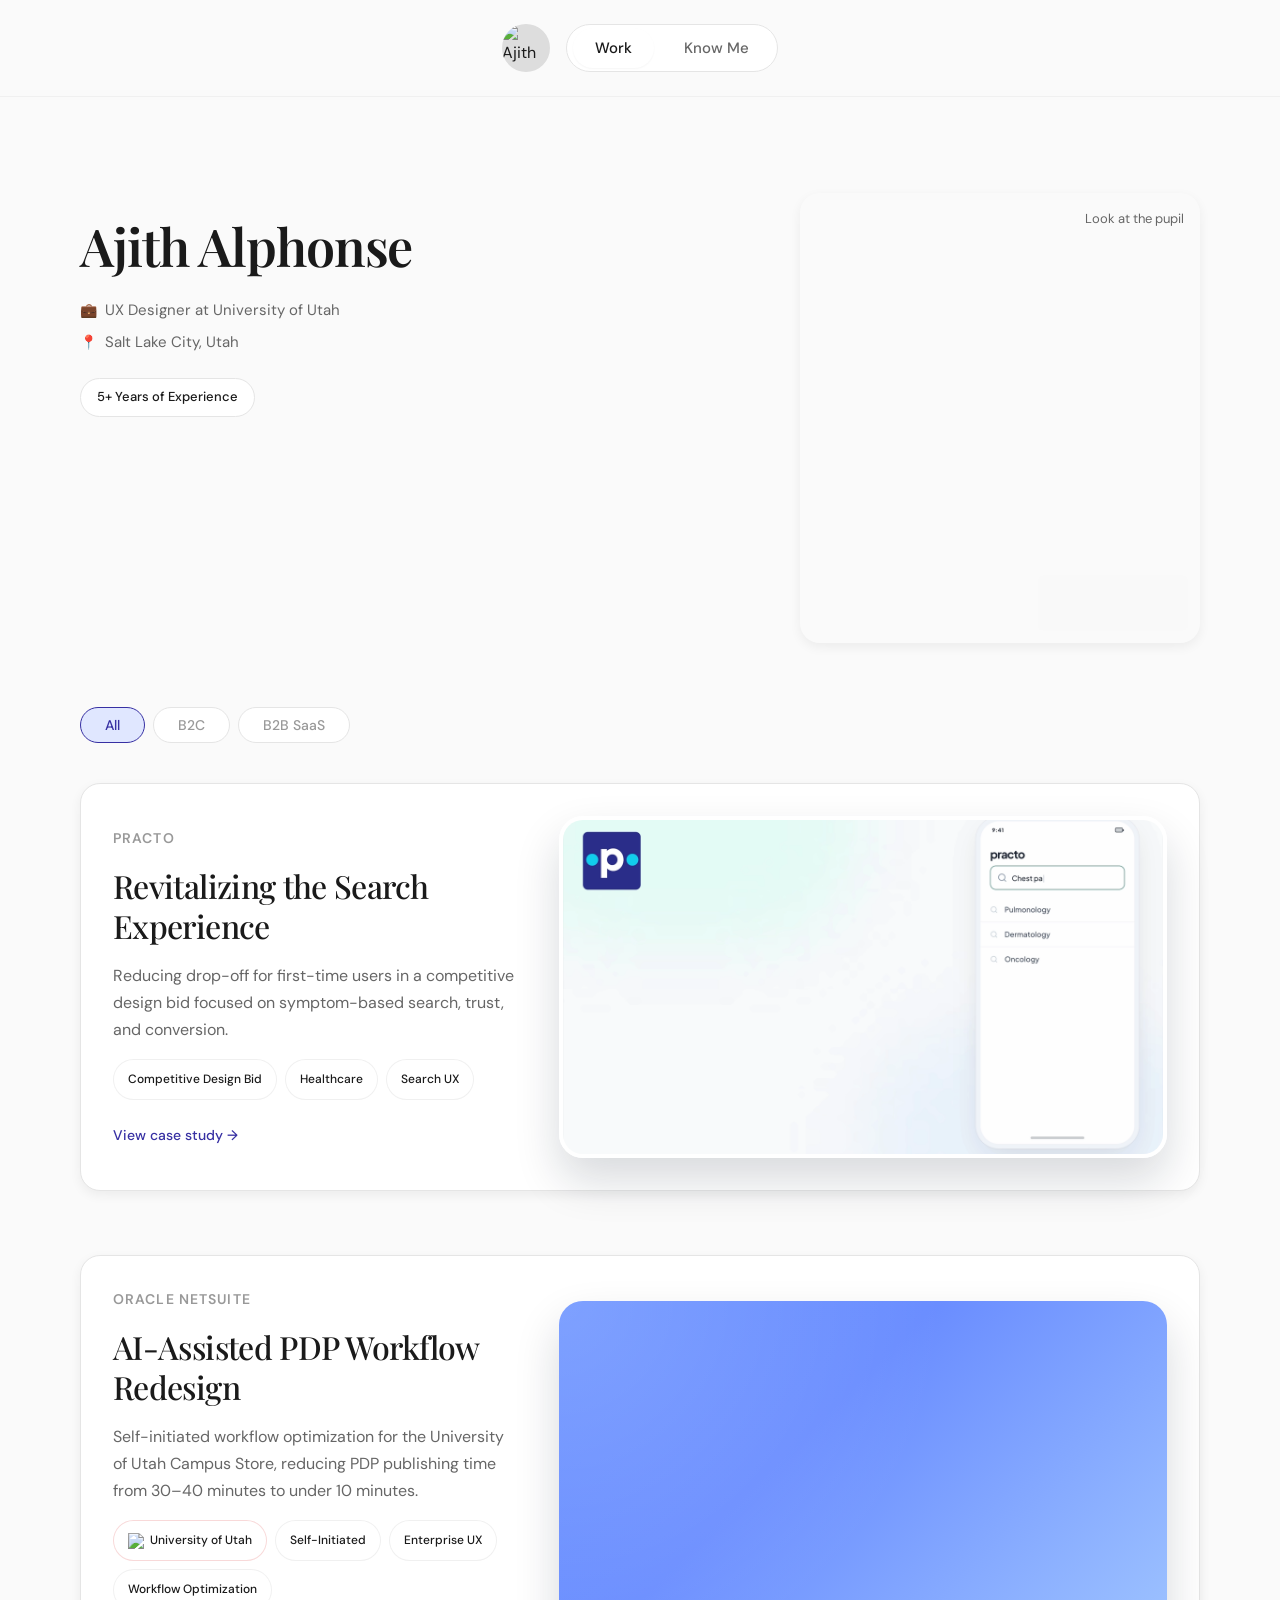
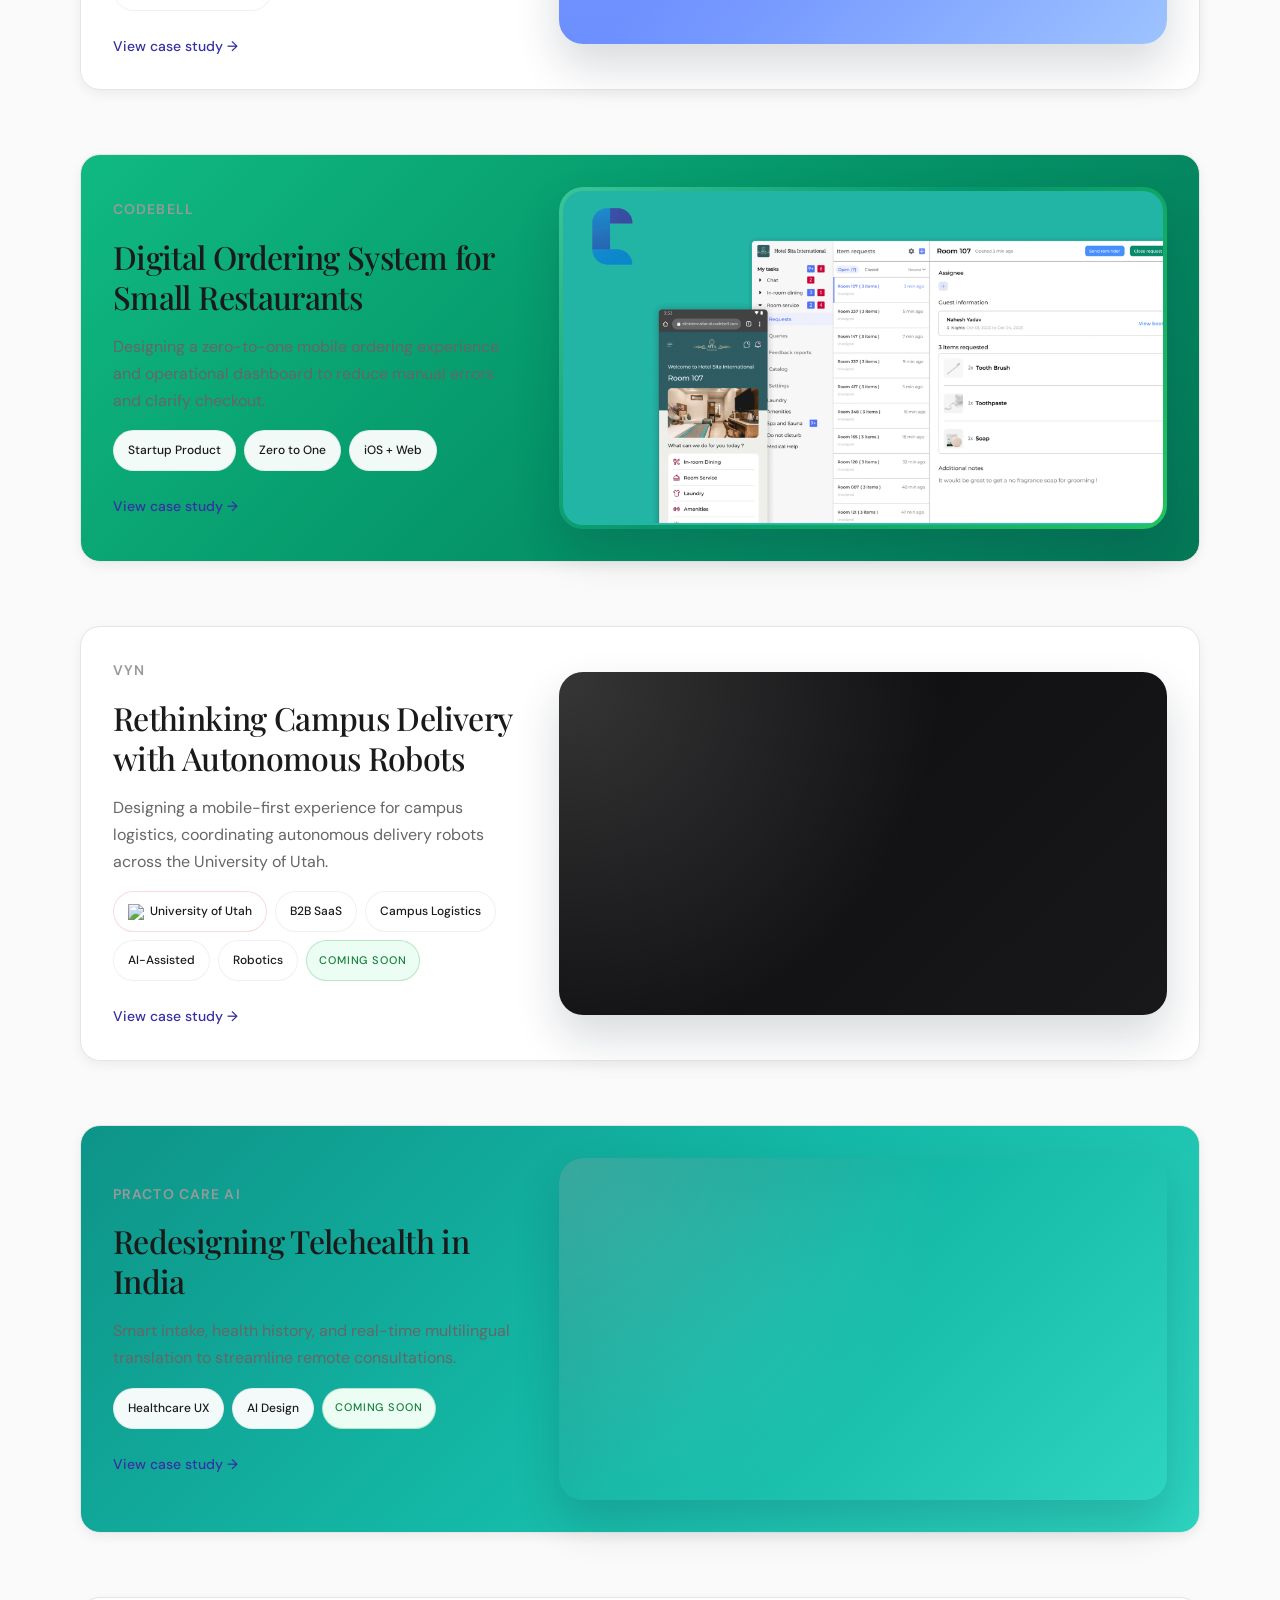
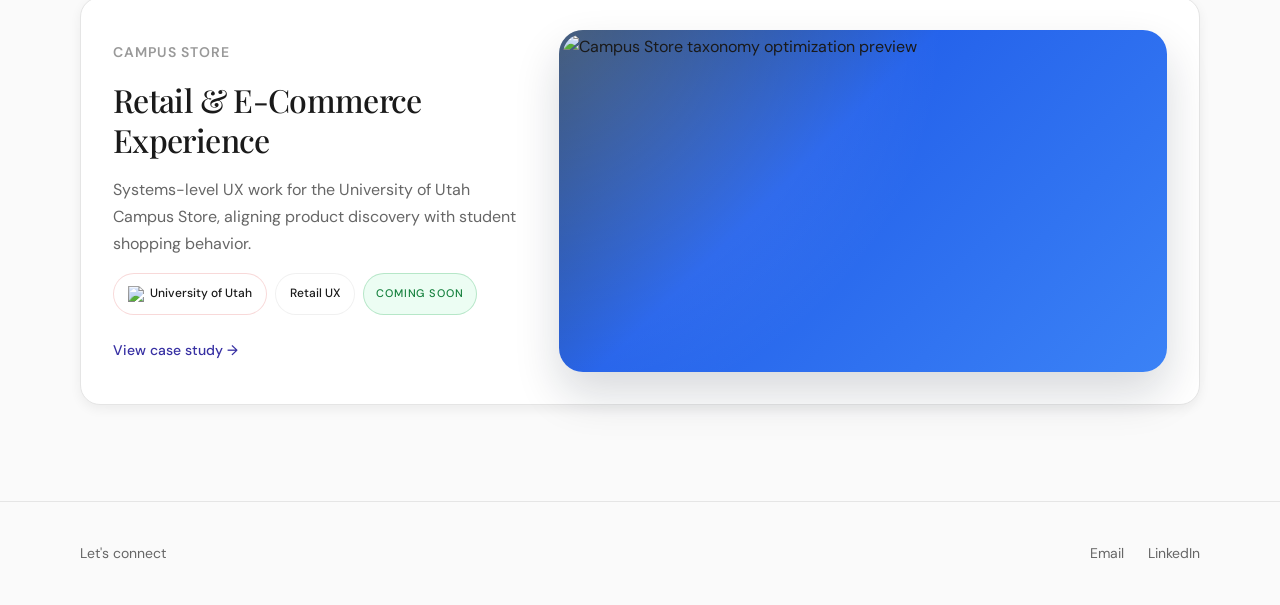
==== index.html @ 8bbffba5 "Update portfolio layout, cursors, and campus store case study Made-with: Cursor" ====
<!DOCTYPE html>
<html lang="en">
<head>
    <meta charset="UTF-8">
    <meta name="viewport" content="width=device-width, initial-scale=1.0">
    <title>Ajith Alphonse | UX Designer</title>
    <link rel="icon" type="image/jpeg" href="assets/profile.jpg">
    <link rel="stylesheet" href="styles.css">
    <link rel="preconnect" href="https://fonts.googleapis.com">
    <link rel="preconnect" href="https://fonts.gstatic.com" crossorigin>
    <link href="https://fonts.googleapis.com/css2?family=DM+Sans:ital,opsz,wght@0,9..40,300;0,9..40,400;0,9..40,500;0,9..40,600;0,9..40,700&family=Playfair+Display:wght@400;500;600;700&display=swap" rel="stylesheet">
</head>
<body>
    <!-- Mobile Warning Overlay -->
    <div class="mobile-warning" id="mobileWarning">
        <div class="mobile-warning-content">
            <div class="mobile-icon">💻</div>
            <h2>Desktop Experience Only</h2>
            <p>This portfolio is optimized for desktop viewing. Please access it on a laptop or desktop computer for the best experience.</p>
        </div>
    </div>

    <!-- Main Content -->
    <div class="desktop-content">
        <!-- Navigation -->
        <header class="header">
            <nav class="nav">
                <div class="nav-left">
                    <img src="assets/profile.jpg" alt="Ajith Alphonse" class="nav-avatar" onerror="this.style.background='#ddd'">
                </div>
                <div class="nav-links">
                    <a href="#work" class="nav-link active">Work</a>
                    <a href="know-me.html" class="nav-link">Know Me</a>
                </div>
            </nav>
        </header>

        <!-- Hero Section -->
        <main class="main">
            <section class="hero">
                <div class="hero-content">
                    <div class="hero-info">
                        <h1 class="hero-name">Ajith Alphonse</h1>
                        <div class="hero-details">
                            <div class="hero-detail">
                                <span class="detail-icon role-icon">💼</span>
                                <span>UX Designer at University of Utah</span>
                            </div>
                            <div class="hero-detail">
                                <span class="detail-icon location-icon">📍</span>
                                <span>Salt Lake City, Utah</span>
                            </div>
                        </div>
                        <div class="hero-badge">5+ Years of Experience</div>
                    </div>
                    <div class="hero-embed">
                        <span class="embed-hint">Look at the pupil</span>
                        <iframe 
                            src="https://my.spline.design/untitled-8VMQdhjX8qCgaSGKUwTq2Jlm-WZZ/" 
                            frameborder="0" 
                            width="100%" 
                            height="100%"
                            loading="lazy">
                        </iframe>
                        <div class="embed-cover"></div>
                    </div>
                </div>
            </section>

            <!-- Projects Section -->
            <section class="projects" id="work">
                <div class="projects-filters">
                    <button class="filter-btn active" data-filter="all">All</button>
                    <button class="filter-btn" data-filter="b2c">B2C</button>
                    <button class="filter-btn" data-filter="b2b">B2B SaaS</button>
                </div>

                <div class="project-hero-list">

                    <!-- Practo Search Experience -->
                    <article id="project-practo-search" class="project-card project-hero" data-category="b2c">
                        <div class="project-hero-inner">
                            <div class="project-hero-text">
                                <p class="project-hero-eyebrow">Practo</p>
                                <h3 class="project-hero-title">Revitalizing the Search Experience</h3>
                                <p class="project-hero-desc">
                                    Reducing drop-off for first-time users in a competitive design bid focused on symptom-based search, trust, and conversion.
                                </p>
                                <div class="project-tags">
                                    <span class="tag">Competitive Design Bid</span>
                                    <span class="tag">Healthcare</span>
                                    <span class="tag">Search UX</span>
                                </div>
                                <a href="projects/search.html" class="project-hero-link">View case study →</a>
                            </div>
                            <div class="project-hero-media">
                                <a href="projects/search.html" class="project-hero-media-link" aria-label="Open Practo Search case study">
                                    <div class="project-hero-media-frame project-hero-media--search">
                                        <img src="assets/practo_portfolio_thumbnail.avif" alt="Practo Search redesign preview" class="project-hero-poster">
                                    </div>
                                </a>
                            </div>
                        </div>
                    </article>

                    <!-- Oracle NetSuite -->
                    <article id="project-netsuite" class="project-card project-hero" data-category="b2b">
                        <div class="project-hero-inner">
                            <div class="project-hero-text">
                                <p class="project-hero-eyebrow">Oracle NetSuite</p>
                                <h3 class="project-hero-title">AI-Assisted PDP Workflow Redesign</h3>
                                <p class="project-hero-desc">
                                    Self-initiated workflow optimization for the University of Utah Campus Store, reducing PDP publishing time from 30–40 minutes to under 10 minutes.
                                </p>
                                <div class="project-tags">
                                    <span class="tag tag-university"><img src="assets/u logo.png" alt="U" class="tag-logo"> University of Utah</span>
                                    <span class="tag">Self-Initiated</span>
                                    <span class="tag">Enterprise UX</span>
                                    <span class="tag">Workflow Optimization</span>
                                </div>
                                <a href="projects/netsuite.html" class="project-hero-link">View case study →</a>
                            </div>
                            <div class="project-hero-media">
                                <a href="projects/netsuite.html" class="project-hero-media-link" aria-label="Open Oracle NetSuite PDP workflow case study">
                                    <div class="project-hero-media-frame project-hero-media--netsuite">
                                        <video
                                          class="project-hero-video"
                                          src="assets/pdp_1.mp4"
                                          muted
                                          playsinline
                                          preload="metadata"
                                          poster="assets/project-thumbnail-netsuite.jpg">
                                        </video>
                                    </div>
                                </a>
                            </div>
                        </div>
                    </article>

                    <!-- Codebell -->
                    <article id="project-codebell" class="project-card project-hero" data-category="b2b">
                        <div class="project-hero-inner">
                            <div class="project-hero-text">
                                <p class="project-hero-eyebrow">Codebell</p>
                                <h3 class="project-hero-title">Digital Ordering System for Small Restaurants</h3>
                                <p class="project-hero-desc">
                                    Designing a zero-to-one mobile ordering experience and operational dashboard to reduce manual errors and clarify checkout.
                                </p>
                                <div class="project-tags">
                                    <span class="tag">Startup Product</span>
                                    <span class="tag">Zero to One</span>
                                    <span class="tag">iOS + Web</span>
                                </div>
                                <a href="projects/codebell.html" class="project-hero-link">View case study →</a>
                            </div>
                            <div class="project-hero-media">
                                <a href="projects/codebell.html" class="project-hero-media-link" aria-label="Open Codebell project case study">
                                    <div class="project-hero-media-frame project-hero-media--codebell">
                                        <img src="assets/codebell-thumbnail.png" alt="Codebell ordering system preview" class="project-hero-poster">
                                    </div>
                                </a>
                            </div>
                        </div>
                    </article>

                    <!-- VYN -->
                    <article id="project-vyn" class="project-card project-hero" data-category="b2b">
                        <div class="project-hero-inner">
                            <div class="project-hero-text">
                                <p class="project-hero-eyebrow">VYN</p>
                                <h3 class="project-hero-title">Rethinking Campus Delivery with Autonomous Robots</h3>
                                <p class="project-hero-desc">
                                    Designing a mobile-first experience for campus logistics, coordinating autonomous delivery robots across the University of Utah.
                                </p>
                                <div class="project-tags">
                                    <span class="tag tag-university"><img src="assets/u logo.png" alt="U" class="tag-logo"> University of Utah</span>
                                    <span class="tag">B2B SaaS</span>
                                    <span class="tag">Campus Logistics</span>
                                    <span class="tag">AI-Assisted</span>
                                    <span class="tag">Robotics</span>
                                    <span class="tag tag-coming-soon">Coming soon</span>
                                </div>
                                <a href="projects/vyn.html" class="project-hero-link">View case study →</a>
                            </div>
                            <div class="project-hero-media">
                                <a href="projects/vyn.html" class="project-hero-media-link" aria-label="Open VYN campus delivery project">
                                    <div class="project-hero-media-frame project-hero-media--vyn">
                                        <video
                                          class="project-hero-video"
                                          src="assets/thumbnail one.mp4"
                                          muted
                                          playsinline
                                          preload="metadata"
                                          poster="assets/vyn-tumbnail.avif">
                                        </video>
                                    </div>
                                </a>
                            </div>
                        </div>
                    </article>

                    <!-- Practo Care AI -->
                    <article id="project-practo-care-ai" class="project-card project-hero" data-category="b2c">
                        <div class="project-hero-inner">
                            <div class="project-hero-text">
                                <p class="project-hero-eyebrow">Practo Care AI</p>
                                <h3 class="project-hero-title">Redesigning Telehealth in India</h3>
                                <p class="project-hero-desc">
                                    Smart intake, health history, and real-time multilingual translation to streamline remote consultations.
                                </p>
                                <div class="project-tags">
                                    <span class="tag">Healthcare UX</span>
                                    <span class="tag">AI Design</span>
                                    <span class="tag tag-coming-soon">Coming soon</span>
                                </div>
                                <a href="projects/practo.html" class="project-hero-link">View case study →</a>
                            </div>
                            <div class="project-hero-media">
                                <a href="projects/practo.html" class="project-hero-media-link" aria-label="Open Practo Care AI project">
                                    <div class="project-hero-media-frame project-hero-media--practo-ai">
                                        <video
                                          class="project-hero-video"
                                          src="assets/practo-preview.mp4"
                                          muted
                                          playsinline
                                          preload="metadata">
                                        </video>
                                    </div>
                                </a>
                            </div>
                        </div>
                    </article>

                    <!-- Campus Store -->
                    <article id="project-campus-store" class="project-card project-hero" data-category="b2b">
                        <div class="project-hero-inner">
                            <div class="project-hero-text">
                                <p class="project-hero-eyebrow">Campus Store</p>
                                <h3 class="project-hero-title">Retail & E‑Commerce Experience</h3>
                                <p class="project-hero-desc">
                                    Systems-level UX work for the University of Utah Campus Store, aligning product discovery with student shopping behavior.
                                </p>
                                <div class="project-tags">
                                    <span class="tag tag-university"><img src="assets/u logo.png" alt="U" class="tag-logo"> University of Utah</span>
                                    <span class="tag">Retail UX</span>
                                    <span class="tag tag-coming-soon">Coming soon</span>
                                </div>
                                <a href="projects/campus-store.html" class="project-hero-link">View case study →</a>
                            </div>
                            <div class="project-hero-media">
                                <a href="projects/campus-store.html" class="project-hero-media-link" aria-label="Open Campus Store project">
                                    <div class="project-hero-media-frame project-hero-media--campus">
                                        <img src="assets/campus-store-thumbnail.jpg" alt="Campus Store taxonomy optimization preview" class="project-hero-poster">
                                    </div>
                                </a>
                            </div>
                        </div>
                    </article>

                </div>
            </section>
        </main>

        <!-- Footer -->
        <footer class="footer">
            <div class="footer-content">
                <p>Let's connect</p>
                <div class="footer-links">
                    <a href="mailto:ajithalphonse300@gmail.com" class="footer-link">Email</a>
                    <a href="https://www.linkedin.com/in/ajith-alphonse/" target="_blank" class="footer-link">LinkedIn</a>
                </div>
            </div>
        </footer>
    </div>

    <script src="script.js"></script>
</body>
</html>
---- styles.css ----
/* ===== CSS Variables ===== */
:root {
    --color-bg: #FAFAFA;
    --color-white: #FFFFFF;
    --color-text-primary: #1A1A1A;
    --color-text-secondary: #666666;
    --color-text-muted: #999999;
    --color-accent: #3730A3;
    --color-accent-light: #E0E7FF;
    --color-border: #E5E5E5;
    --color-border-light: #F0F0F0;
    
    --font-display: 'Playfair Display', Georgia, serif;
    --font-body: 'DM Sans', -apple-system, BlinkMacSystemFont, sans-serif;
    
    --spacing-xs: 4px;
    --spacing-sm: 8px;
    --spacing-md: 16px;
    --spacing-lg: 24px;
    --spacing-xl: 40px;
    --spacing-2xl: 64px;
    --spacing-3xl: 96px;
    
    --radius-sm: 6px;
    --radius-md: 12px;
    --radius-lg: 20px;
    --radius-full: 9999px;
    
    --shadow-sm: 0 1px 2px rgba(0,0,0,0.04);
    --shadow-md: 0 4px 12px rgba(0,0,0,0.06);
    --shadow-lg: 0 8px 30px rgba(0,0,0,0.08);
    
    --transition-fast: 150ms ease;
    --transition-base: 250ms ease;
}

/* ===== Reset & Base ===== */
*, *::before, *::after {
    margin: 0;
    padding: 0;
    box-sizing: border-box;
}

html {
    scroll-behavior: smooth;
}

body {
    font-family: var(--font-body);
    font-size: 16px;
    line-height: 1.6;
    color: var(--color-text-primary);
    background-color: var(--color-bg);
    -webkit-font-smoothing: antialiased;
    -moz-osx-font-smoothing: grayscale;
}

a {
    text-decoration: none;
    color: inherit;
}

img {
    max-width: 100%;
    height: auto;
    display: block;
}

button {
    font-family: inherit;
    border: none;
    background: none;
}

/* Custom cursor – default (black) and hover (yellow) */
html, body {
    cursor: url('assets/cursor-default.png') 2 2, auto;
}
a, button, .nav-link, .filter-btn, .project-card, .project-hero-media-link,
.project-hero-link, .back-link, .footer-link, .nav-avatar {
    cursor: url('assets/cursor-active.png') 2 2, pointer;
}

/* ===== Mobile Warning ===== */
.mobile-warning {
    display: none;
    position: fixed;
    inset: 0;
    background: var(--color-white);
    z-index: 9999;
    justify-content: center;
    align-items: center;
    padding: var(--spacing-xl);
}

.mobile-warning-content {
    text-align: center;
    max-width: 320px;
}

.mobile-icon {
    font-size: 48px;
    margin-bottom: var(--spacing-lg);
}

.mobile-warning h2 {
    font-family: var(--font-display);
    font-size: 24px;
    font-weight: 600;
    margin-bottom: var(--spacing-md);
    color: var(--color-text-primary);
}

.mobile-warning p {
    color: var(--color-text-secondary);
    font-size: 15px;
    line-height: 1.7;
}

@media (max-width: 1024px) {
    .mobile-warning {
        display: flex;
    }
    .desktop-content {
        display: none;
    }
}

/* ===== Layout ===== */
.desktop-content {
    min-height: 100vh;
    display: flex;
    flex-direction: column;
}

.main {
    flex: 1;
    max-width: 1200px;
    margin: 0 auto;
    padding: 0 var(--spacing-xl);
    width: 100%;
}

/* ===== Header & Navigation ===== */
.header {
    position: sticky;
    top: 0;
    background: rgba(250, 250, 250, 0.9);
    backdrop-filter: blur(12px);
    -webkit-backdrop-filter: blur(12px);
    z-index: 100;
    border-bottom: 1px solid var(--color-border-light);
}

.nav {
    max-width: 1200px;
    margin: 0 auto;
    padding: var(--spacing-lg) var(--spacing-xl);
    display: flex;
    align-items: center;
    justify-content: center;
    gap: var(--spacing-md);
}

.nav-avatar {
    width: 48px;
    height: 48px;
    border-radius: var(--radius-full);
    object-fit: cover;
}

.nav-links {
    display: flex;
    align-items: center;
    gap: var(--spacing-sm);
    background: var(--color-white);
    padding: 6px;
    border-radius: var(--radius-full);
    border: 1px solid var(--color-border);
    height: 48px;
}

.nav-link {
    padding: var(--spacing-sm) 22px;
    font-size: 15px;
    font-weight: 500;
    color: var(--color-text-secondary);
    border-radius: var(--radius-full);
    transition: var(--transition-fast);
}

.nav-link:hover {
    color: var(--color-text-primary);
    background: var(--color-border-light);
}

.nav-link.active {
    color: var(--color-text-primary);
    background: var(--color-white);
    box-shadow: var(--shadow-sm);
}

/* ===== Hero Section ===== */
.hero {
    padding: var(--spacing-3xl) 0 var(--spacing-2xl);
}

.hero-content {
    display: grid;
    grid-template-columns: 1fr 400px;
    gap: var(--spacing-2xl);
    align-items: start;
}

.hero-info {
    padding-top: var(--spacing-lg);
}

.hero-name {
    font-family: var(--font-display);
    font-size: 52px;
    font-weight: 600;
    line-height: 1.1;
    color: var(--color-text-primary);
    margin-bottom: var(--spacing-lg);
    letter-spacing: -0.02em;
}

.hero-details {
    display: flex;
    flex-direction: column;
    gap: var(--spacing-sm);
    margin-bottom: var(--spacing-lg);
}

.hero-detail {
    display: flex;
    align-items: center;
    gap: var(--spacing-sm);
    font-size: 15px;
    color: var(--color-text-secondary);
}

.detail-icon {
    font-size: 14px;
}

.hero-badge {
    display: inline-flex;
    padding: var(--spacing-sm) var(--spacing-md);
    background: var(--color-white);
    border: 1px solid var(--color-border);
    border-radius: var(--radius-full);
    font-size: 13px;
    font-weight: 500;
    color: var(--color-text-primary);
}

/* ===== Spline Embed ===== */
.hero-embed {
    position: relative;
    width: 400px;
    height: 450px;
    border-radius: var(--radius-lg);
    overflow: hidden;
    box-shadow: var(--shadow-md);
}

.hero-embed iframe {
    width: 100%;
    height: 100%;
    border: none;
}

.embed-hint {
    position: absolute;
    top: 16px;
    right: 16px;
    font-size: 13px;
    color: var(--color-text-secondary);
    z-index: 10;
    pointer-events: none;
}

.embed-cover {
    position: absolute;
    bottom: 12px;
    right: 12px;
    width: 150px;
    height: 56px;
    background-color: #F9F9F9;
    border-radius: var(--radius-sm);
    z-index: 10;
    pointer-events: none;
}

/* ===== About / Know Me Page ===== */
.about-body {
    background: radial-gradient(circle at top left, rgba(37, 99, 235, 0.08), transparent 55%), #FAFAFA;
}

.about-main {
    padding-top: var(--spacing-3xl);
    padding-bottom: var(--spacing-3xl);
}

.about-header-row {
    display: flex;
    align-items: center;
    justify-content: space-between;
    gap: var(--spacing-md);
    margin-bottom: var(--spacing-lg);
}

.about-back-link {
    margin-bottom: 0;
}

.about-back-link a {
    font-size: 13px;
    color: var(--color-text-secondary);
    text-decoration: none;
}

.about-back-link a:hover {
    color: var(--color-text-primary);
}

.about-hero {
    margin-bottom: var(--spacing-2xl);
}

.about-kicker {
    font-size: 13px;
    font-weight: 600;
    text-transform: uppercase;
    letter-spacing: 0.12em;
    color: var(--color-accent);
    margin-bottom: var(--spacing-sm);
}

.about-title {
    font-family: var(--font-display);
    font-size: clamp(36px, 4vw, 44px);
    line-height: 1.15;
    letter-spacing: -0.02em;
    color: var(--color-text-primary);
}

.about-title em {
    font-style: italic;
    color: var(--color-accent);
}

.about-story {
    display: flex;
    flex-direction: column;
    gap: var(--spacing-xl);
}

.about-highlight {
    display: flex;
    justify-content: flex-start;
}

.about-pill {
    font-size: 13px;
    font-weight: 600;
    text-transform: uppercase;
    letter-spacing: 0.12em;
    color: var(--color-accent);
    background: rgba(37, 99, 235, 0.06);
    padding: 6px 14px;
    border-radius: 999px;
}

.about-grid {
    display: grid;
    grid-template-columns: minmax(0, 3fr) minmax(0, 2fr);
    gap: var(--spacing-2xl);
    align-items: flex-start;
}

.about-text {
    display: flex;
    flex-direction: column;
    gap: var(--spacing-md);
}

.about-paragraph {
    font-size: 16px;
    line-height: 1.8;
    color: var(--color-text-secondary);
}

.about-paragraph:first-child {
    position: relative;
}

.about-paragraph:first-child::before {
    content: "";
    position: absolute;
    left: -18px;
    top: 6px;
    width: 4px;
    height: calc(100% - 12px);
    border-radius: 999px;
    background: linear-gradient(to bottom, var(--color-accent), transparent);
}

.about-side-card {
    background: var(--color-white);
    border: 1px solid var(--color-border);
    border-radius: var(--radius-lg);
    padding: var(--spacing-lg);
    box-shadow: var(--shadow-sm);
}

.about-side-header {
    margin-bottom: var(--spacing-sm);
}

.about-side-label {
    display: inline-block;
    font-size: 11px;
    font-weight: 600;
    text-transform: uppercase;
    letter-spacing: 0.12em;
    color: var(--color-text-muted);
    margin-bottom: 4px;
}

.about-side-value {
    font-size: 14px;
    font-weight: 600;
    color: var(--color-text-primary);
}

.about-side-body p {
    font-size: 14px;
    line-height: 1.7;
    color: var(--color-text-secondary);
}

.about-quote {
    position: relative;
    margin-top: var(--spacing-lg);
    padding: var(--spacing-lg) var(--spacing-xl);
    border-radius: var(--radius-xl);
    background: radial-gradient(circle at top left, rgba(37, 99, 235, 0.12), transparent 60%), var(--color-white);
    border: 1px solid rgba(37, 99, 235, 0.15);
    box-shadow: var(--shadow-md);
}

.about-quote-mark {
    position: absolute;
    top: 18px;
    left: 24px;
    font-size: 40px;
    color: rgba(37, 99, 235, 0.4);
    font-family: var(--font-display);
}

.about-quote p {
    margin-left: 24px;
    font-size: 17px;
    line-height: 1.8;
    color: var(--color-text-primary);
}

@media (max-width: 900px) {
    .about-grid {
        grid-template-columns: 1fr;
    }

    .about-quote {
        padding: var(--spacing-lg);
    }
}

/* ===== Projects Section ===== */
.projects {
    padding-bottom: var(--spacing-3xl);
    position: relative;
}

.projects-filters {
    display: flex;
    align-items: center;
    gap: var(--spacing-sm);
    margin-bottom: var(--spacing-xl);
}

.filter-btn {
    padding: var(--spacing-sm) var(--spacing-lg);
    font-size: 14px;
    font-weight: 500;
    color: var(--color-text-muted);
    background: var(--color-white);
    border: 1px solid var(--color-border);
    border-radius: var(--radius-full);
    transition: var(--transition-fast);
}

.filter-btn:hover {
    color: var(--color-text-secondary);
    border-color: var(--color-text-muted);
}

.filter-btn.active {
    color: var(--color-accent);
    border-color: var(--color-accent);
    background: var(--color-accent-light);
}

/* ===== Project Cards / Heroes ===== */
.projects-grid {
    display: flex;
    flex-direction: column;
    gap: var(--spacing-xl);
}

.project-hero-list {
    display: flex;
    flex-direction: column;
    gap: var(--spacing-2xl);
}

.project-card {
    background: var(--color-white);
    border-radius: 20px;
    border: 1px solid var(--color-border);
    box-shadow: var(--shadow-md);
    transition: box-shadow 0.25s ease, transform 0.25s ease, border-color 0.25s ease;
}

.project-card:hover {
    box-shadow: var(--shadow-lg);
    border-color: transparent;
    transform: scale(1.02) translateY(-2px);
    transition: box-shadow 0.25s ease, transform 0.2s ease, border-color 0.25s ease;
}

.project-hero {
    display: flex;
    padding: 32px 32px 32px;
}

.project-hero-inner {
    display: grid;
    grid-template-columns: minmax(0, 2fr) minmax(0, 3fr);
    align-items: center;
    gap: var(--spacing-xl);
    width: 100%;
}

.project-hero-text {
    display: flex;
    flex-direction: column;
    gap: 16px;
}

.project-hero-eyebrow {
    font-size: 14px;
    font-weight: 600;
    letter-spacing: 0.08em;
    text-transform: uppercase;
    color: var(--color-text-muted);
}

.project-hero-title {
    font-family: var(--font-display);
    font-size: 32px;
    font-weight: 500;
    line-height: 1.25;
    letter-spacing: -0.02em;
    color: var(--color-text-primary);
}

.project-hero-desc {
    font-size: 16px;
    line-height: 1.7;
    color: var(--color-text-secondary);
    max-width: 520px;
}

.project-tags {
    display: flex;
    flex-wrap: wrap;
    gap: 8px;
}

.tag {
    display: inline-flex;
    align-items: center;
    padding: 10px 14px;
    background: rgba(255, 255, 255, 0.95);
    border-radius: var(--radius-full);
    font-size: 12px;
    font-weight: 500;
    color: var(--color-text-primary);
    white-space: nowrap;
    border: 1px solid rgba(0, 0, 0, 0.06);
}

/* "Coming soon" announcement tag */
.tag-coming-soon {
    background: #ECFDF3;
    color: #15803D;
    border-color: rgba(22, 163, 74, 0.25);
    text-transform: uppercase;
    letter-spacing: 0.08em;
    font-size: 11px;
    padding: 6px 12px;
}

/* University of Utah Tag */
.tag-university {
    display: inline-flex;
    align-items: center;
    gap: 6px;
    background: rgba(255, 255, 255, 0.98);
    border: 1px solid rgba(204, 0, 0, 0.15);
}

.tag-logo {
    width: 16px !important;
    height: 16px !important;
    max-width: 16px !important;
    max-height: 16px !important;
    min-width: 16px;
    min-height: 16px;
    object-fit: contain;
    flex-shrink: 0;
}

.tag img {
    width: 16px !important;
    height: 16px !important;
    max-width: 16px !important;
    max-height: 16px !important;
    object-fit: contain;
}

.project-title {
    font-family: var(--font-display);
    font-size: 36px;
    font-weight: 500;
    line-height: 1.25;
    color: var(--color-white);
    max-width: 700px;
    margin-bottom: 12px;
}

.project-subtitle {
    font-size: 16px;
    color: rgba(255, 255, 255, 0.75);
    margin-bottom: 28px;
    max-width: 600px;
}

/* Media Preview Box - For Video/GIF/Image */
.project-preview {
    margin-top: auto;
    border-radius: 16px;
    overflow: hidden;
    background: rgba(0, 0, 0, 0.2);
    aspect-ratio: 16/9;
    min-height: 320px;
    position: relative;
    border: 1px solid rgba(255, 255, 255, 0.1);
}

.project-preview img,
.project-preview video {
    width: 100%;
    height: 100%;
    object-fit: cover;
    display: block;
}

.project-preview.no-image {
    display: flex;
    align-items: center;
    justify-content: center;
    background: rgba(255, 255, 255, 0.08);
    color: rgba(255, 255, 255, 0.5);
    font-size: 14px;
    backdrop-filter: blur(8px);
}

.project-preview.no-image::after {
    content: 'Add preview video/GIF (1280×720px)';
    font-weight: 500;
}

Project card color variations
.project-thumbnail.vyn-theme {
    background: linear-gradient(135deg, #0a0a0b 0%, #111113 50%, #18181b 100%);
}

.project-thumbnail.practo-theme {
    background: linear-gradient(135deg, #0D9488 0%, #14B8A6 50%, #2DD4BF 100%);
}

.project-thumbnail.search-theme {
    background: linear-gradient(135deg, #a570ff 0%, #a982fe 50%, #d5c8ff 100%);
}

.project-thumbnail.netsuite-theme {
    background: linear-gradient(135deg, #628cff 0%, #6a8dff 50%, #9ec3ff 100%);
}

.project-thumbnail.codebell-theme {
    background: linear-gradient(135deg, #a4ffe1 0%, #059669 50%, #b8ffeb 100%);
}

/* Codebell card – make gradient live on the outer card so it fills fully */
#project-codebell.project-card {
    background: linear-gradient(135deg, #10B981 0%, #059669 50%, #047857 100%);
}

#project-codebell .project-thumbnail.codebell-theme {
    /* Remove inner background so we don't see a white strip */
    background: transparent;
    /* Keep spacing/layout consistent with other cards */
    padding: 32px 40px 40px;
    min-height: 520px;
    display: flex;
    flex-direction: column;
}

/* Practo Care AI card – move gradient to outer card to avoid white strip */
#project-practo-care-ai.project-card {
    background: linear-gradient(135deg, #0D9488 0%, #14B8A6 50%, #2DD4BF 100%);
}

#project-practo-care-ai .project-thumbnail.practo-theme {
    background: transparent;
}

.project-thumbnail.campusstore-theme {
    background: linear-gradient(135deg, #ff6767 0%, #ff2323 50%, #ffa7a7 100%);
}

.project-logo-text.practo {
    background: rgba(255, 255, 255, 0.2);
    color: white;
}

/* Override older nth-child background hacks to avoid forcing colors
   so each project uses its explicit theme class instead. */

/* Text logo for projects without image logo */
.project-logo-text {
    font-family: 'Playfair Display', Georgia, serif;
    font-size: 28px;
    font-weight: 600;
    color: var(--color-white);
    letter-spacing: -0.02em;
}

/* ===== Project hero media ===== */
.project-hero-media {
    display: flex;
    justify-content: flex-end;
}

.project-hero-media-link {
    display: block;
    width: 100%;
}

.project-hero-media-frame {
    position: relative;
    border-radius: 24px;
    padding: 4px;
    background: linear-gradient(135deg, #1E3A8A 0%, #1E40AF 50%, #2563EB 100%);
    box-shadow: 0 22px 45px rgba(15, 23, 42, 0.16);
    overflow: hidden;
    aspect-ratio: 16 / 9;
}

.project-hero-media-frame::before {
    content: '';
    position: absolute;
    inset: 0;
    border-radius: inherit;
    background: radial-gradient(circle at 0% 0%, rgba(255,255,255,0.18), transparent 55%);
    pointer-events: none;
}

.project-hero-poster,
.project-hero-video {
    position: relative;
    z-index: 1;
    width: 100%;
    height: 100%;
    border-radius: 20px;
    object-fit: cover;
    display: block;
}

.project-hero-video {
    opacity: 0;
    transition: opacity 0.25s ease;
}

.project-hero-media-frame.is-playing .project-hero-video {
    opacity: 1;
}

.project-hero-link {
    margin-top: 8px;
    font-size: 14px;
    font-weight: 500;
    color: var(--color-accent);
}

.project-hero-link:hover {
    text-decoration: underline;
}

/* Hero-specific gradients */
.project-hero-media--search {
    background: linear-gradient(135deg, #ffffff 0%, #ffffff 40%, #ffffff 100%);
}

.project-hero-media--netsuite {
    background: linear-gradient(135deg, #628cff 0%, #6a8dff 40%, #9ec3ff 100%);
}

.project-hero-media--codebell {
    background: linear-gradient(135deg, #10B981 0%, #059669 45%, #22c55e 100%);
}

.project-hero-media--vyn {
    background: linear-gradient(135deg, #0a0a0b 0%, #111113 40%, #18181b 100%);
}

.project-hero-media--practo-ai {
    background: linear-gradient(135deg, #0D9488 0%, #14B8A6 40%, #2DD4BF 100%);
}

.project-hero-media--campus {
    background: linear-gradient(135deg, #1E3A5F 0%, #2563EB 40%, #3B82F6 100%);
}

@media (max-width: 1024px) {
    .project-hero-inner {
        grid-template-columns: 1.1fr 1.4fr;
    }
}

@media (max-width: 900px) {
    .project-hero {
        padding: 24px 20px;
    }

    .project-hero-inner {
        grid-template-columns: 1fr;
    }

    .project-hero-media {
        justify-content: flex-start;
    }
}

@media (max-width: 640px) {
    .project-hero-title {
        font-size: 26px;
    }

    .project-hero-desc {
        font-size: 15px;
    }
}

/* ===== Footer ===== */
.footer {
    border-top: 1px solid var(--color-border);
    padding: var(--spacing-xl) 0;
    margin-top: auto;
}

.footer-content {
    max-width: 1200px;
    margin: 0 auto;
    padding: 0 var(--spacing-xl);
    display: flex;
    justify-content: space-between;
    align-items: center;
}

.footer-content p {
    font-size: 14px;
    color: var(--color-text-secondary);
}

.footer-links {
    display: flex;
    gap: var(--spacing-lg);
}

.footer-link {
    font-size: 14px;
    color: var(--color-text-secondary);
    transition: var(--transition-fast);
}

.footer-link:hover {
    color: var(--color-text-primary);
}

/* ===== Utility Classes ===== */
.hidden {
    display: none !important;
}

/* ===== Scrollbar Styling ===== */
::-webkit-scrollbar {
    width: 8px;
    height: 8px;
}

::-webkit-scrollbar-track {
    background: var(--color-bg);
}

::-webkit-scrollbar-thumb {
    background: var(--color-border);
    border-radius: var(--radius-full);
}

::-webkit-scrollbar-thumb:hover {
    background: var(--color-text-muted);
}
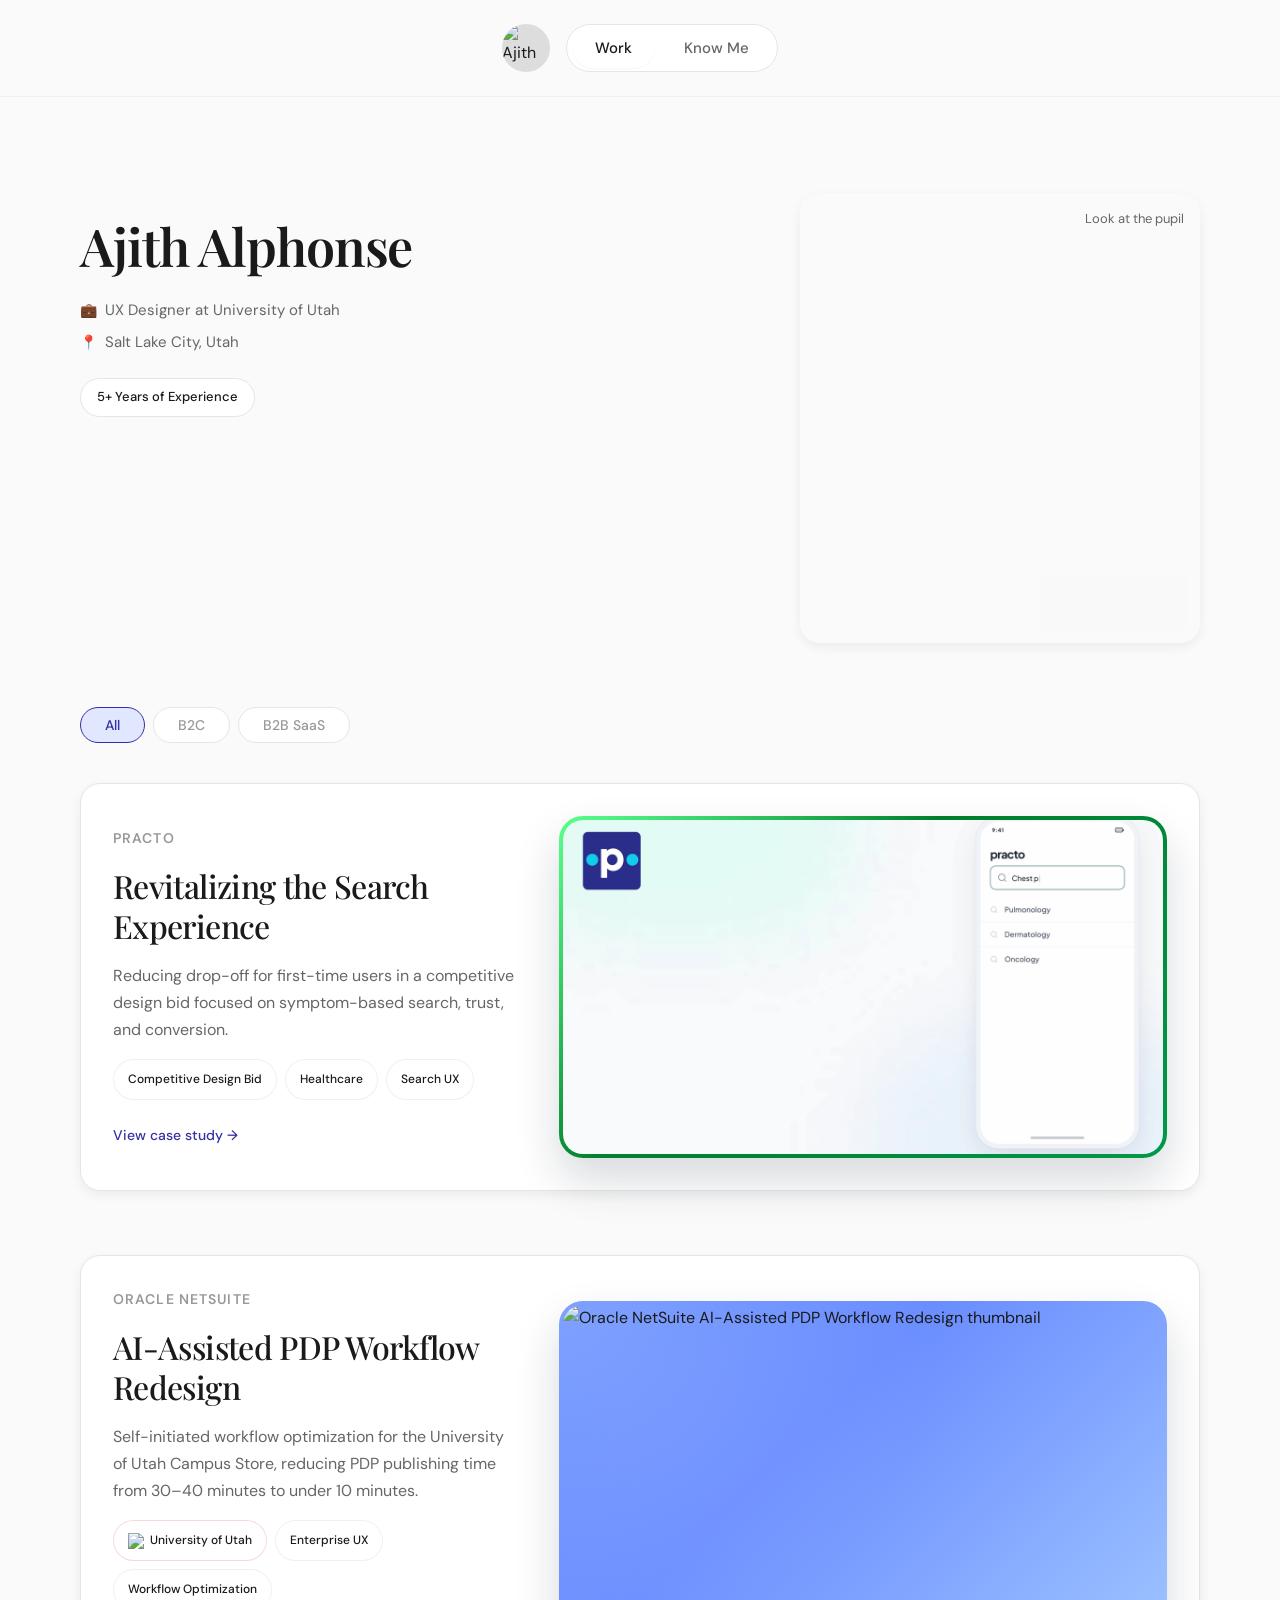
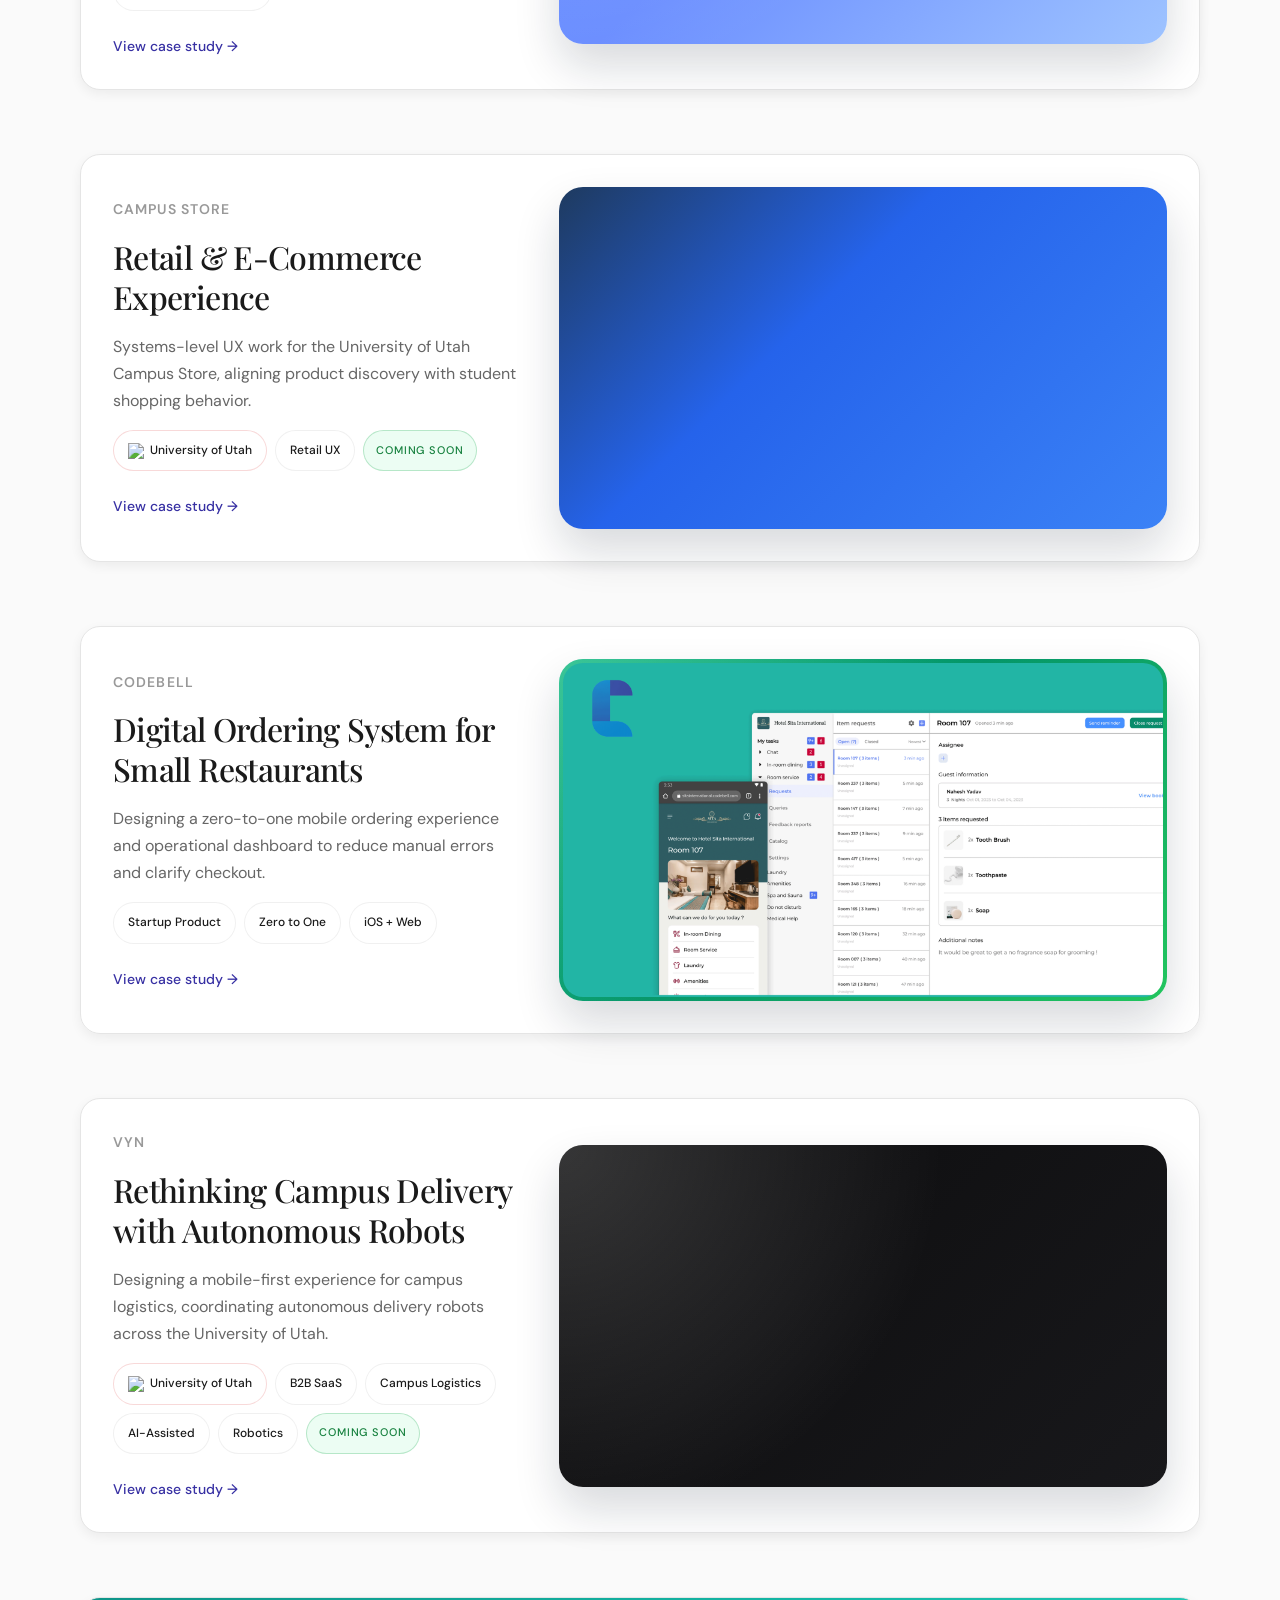
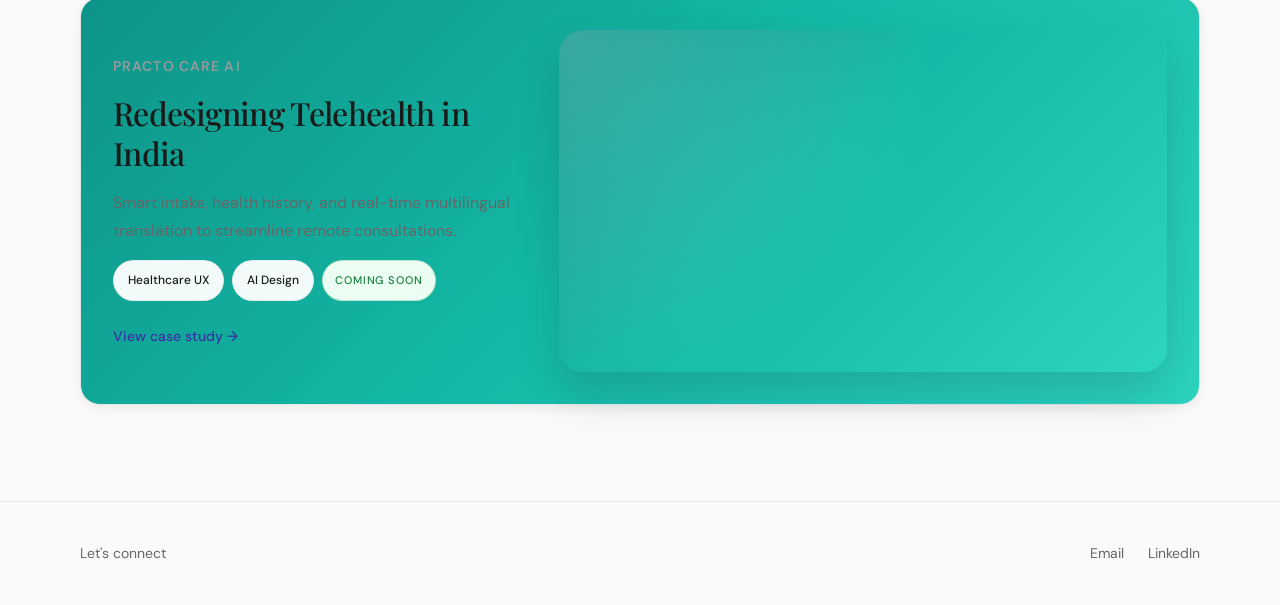
==== commit 41bf0686: "Update Practo and NetSuite interactions and layout Made-with: Cursor" ====
--- a/index.html
+++ b/index.html
@@ -114,7 +114,6 @@
                                 </p>
                                 <div class="project-tags">
                                     <span class="tag tag-university"><img src="assets/u logo.png" alt="U" class="tag-logo"> University of Utah</span>
-                                    <span class="tag">Self-Initiated</span>
                                     <span class="tag">Enterprise UX</span>
                                     <span class="tag">Workflow Optimization</span>
                                 </div>
@@ -123,13 +122,40 @@
                             <div class="project-hero-media">
                                 <a href="projects/netsuite.html" class="project-hero-media-link" aria-label="Open Oracle NetSuite PDP workflow case study">
                                     <div class="project-hero-media-frame project-hero-media--netsuite">
+                                        <img src="assets/thumbnail_netsuite.avif" alt="Oracle NetSuite AI-Assisted PDP Workflow Redesign thumbnail" class="project-hero-poster">
+                                    </div>
+                                </a>
+                            </div>
+                        </div>
+                    </article>
+
+                    <!-- Campus Store -->
+                    <article id="project-campus-store" class="project-card project-hero" data-category="b2b">
+                        <div class="project-hero-inner">
+                            <div class="project-hero-text">
+                                <p class="project-hero-eyebrow">Campus Store</p>
+                                <h3 class="project-hero-title">Retail & E‑Commerce Experience</h3>
+                                <p class="project-hero-desc">
+                                    Systems-level UX work for the University of Utah Campus Store, aligning product discovery with student shopping behavior.
+                                </p>
+                                <div class="project-tags">
+                                    <span class="tag tag-university"><img src="assets/u logo.png" alt="U" class="tag-logo"> University of Utah</span>
+                                    <span class="tag">Retail UX</span>
+                                    <span class="tag tag-coming-soon">Coming soon</span>
+                                </div>
+                                <a href="projects/campus-store.html" class="project-hero-link">View case study →</a>
+                            </div>
+                            <div class="project-hero-media">
+                                <a href="projects/campus-store.html" class="project-hero-media-link" aria-label="Open Campus Store project">
+                                    <div class="project-hero-media-frame project-hero-media--campus">
                                         <video
                                           class="project-hero-video"
-                                          src="assets/pdp_1.mp4"
+                                          src="assets/campusstore_thumbnail.mp4"
                                           muted
+                                          autoplay
+                                          loop
                                           playsinline
-                                          preload="metadata"
-                                          poster="assets/project-thumbnail-netsuite.jpg">
+                                          preload="metadata">
                                         </video>
                                     </div>
                                 </a>
@@ -231,32 +257,6 @@
                         </div>
                     </article>
 
-                    <!-- Campus Store -->
-                    <article id="project-campus-store" class="project-card project-hero" data-category="b2b">
-                        <div class="project-hero-inner">
-                            <div class="project-hero-text">
-                                <p class="project-hero-eyebrow">Campus Store</p>
-                                <h3 class="project-hero-title">Retail & E‑Commerce Experience</h3>
-                                <p class="project-hero-desc">
-                                    Systems-level UX work for the University of Utah Campus Store, aligning product discovery with student shopping behavior.
-                                </p>
-                                <div class="project-tags">
-                                    <span class="tag tag-university"><img src="assets/u logo.png" alt="U" class="tag-logo"> University of Utah</span>
-                                    <span class="tag">Retail UX</span>
-                                    <span class="tag tag-coming-soon">Coming soon</span>
-                                </div>
-                                <a href="projects/campus-store.html" class="project-hero-link">View case study →</a>
-                            </div>
-                            <div class="project-hero-media">
-                                <a href="projects/campus-store.html" class="project-hero-media-link" aria-label="Open Campus Store project">
-                                    <div class="project-hero-media-frame project-hero-media--campus">
-                                        <img src="assets/campus-store-thumbnail.jpg" alt="Campus Store taxonomy optimization preview" class="project-hero-poster">
-                                    </div>
-                                </a>
-                            </div>
-                        </div>
-                    </article>
-
                 </div>
             </section>
         </main>
--- a/styles.css
+++ b/styles.css
@@ -717,10 +717,11 @@
 
 /* Codebell card – make gradient live on the outer card so it fills fully */
 #project-codebell.project-card {
-    background: linear-gradient(135deg, #10B981 0%, #059669 50%, #047857 100%);
+    background: linear-gradient(135deg, #ffffff 0%, #ffffff 50%, #ffffff 100%);
 }
 
 #project-codebell .project-thumbnail.codebell-theme {
+    /* Remove inner background so we don't see a white strip */
     /* Remove inner background so we don't see a white strip */
     background: transparent;
     /* Keep spacing/layout consistent with other cards */
@@ -810,6 +811,19 @@
     opacity: 1;
 }
 
+/* Campus Store hero – show raw video with no blue overlay */
+.project-hero-media--campus {
+    background: transparent;
+}
+
+.project-hero-media--campus::before {
+    display: none;
+}
+
+#project-campus-store .project-hero-video {
+    opacity: 1;
+}
+
 .project-hero-link {
     margin-top: 8px;
     font-size: 14px;
@@ -823,7 +837,7 @@
 
 /* Hero-specific gradients */
 .project-hero-media--search {
-    background: linear-gradient(135deg, #ffffff 0%, #ffffff 40%, #ffffff 100%);
+    background: linear-gradient(135deg, #37ff73 0%, #007d2c 40%, #009947 100%);
 }
 
 .project-hero-media--netsuite {
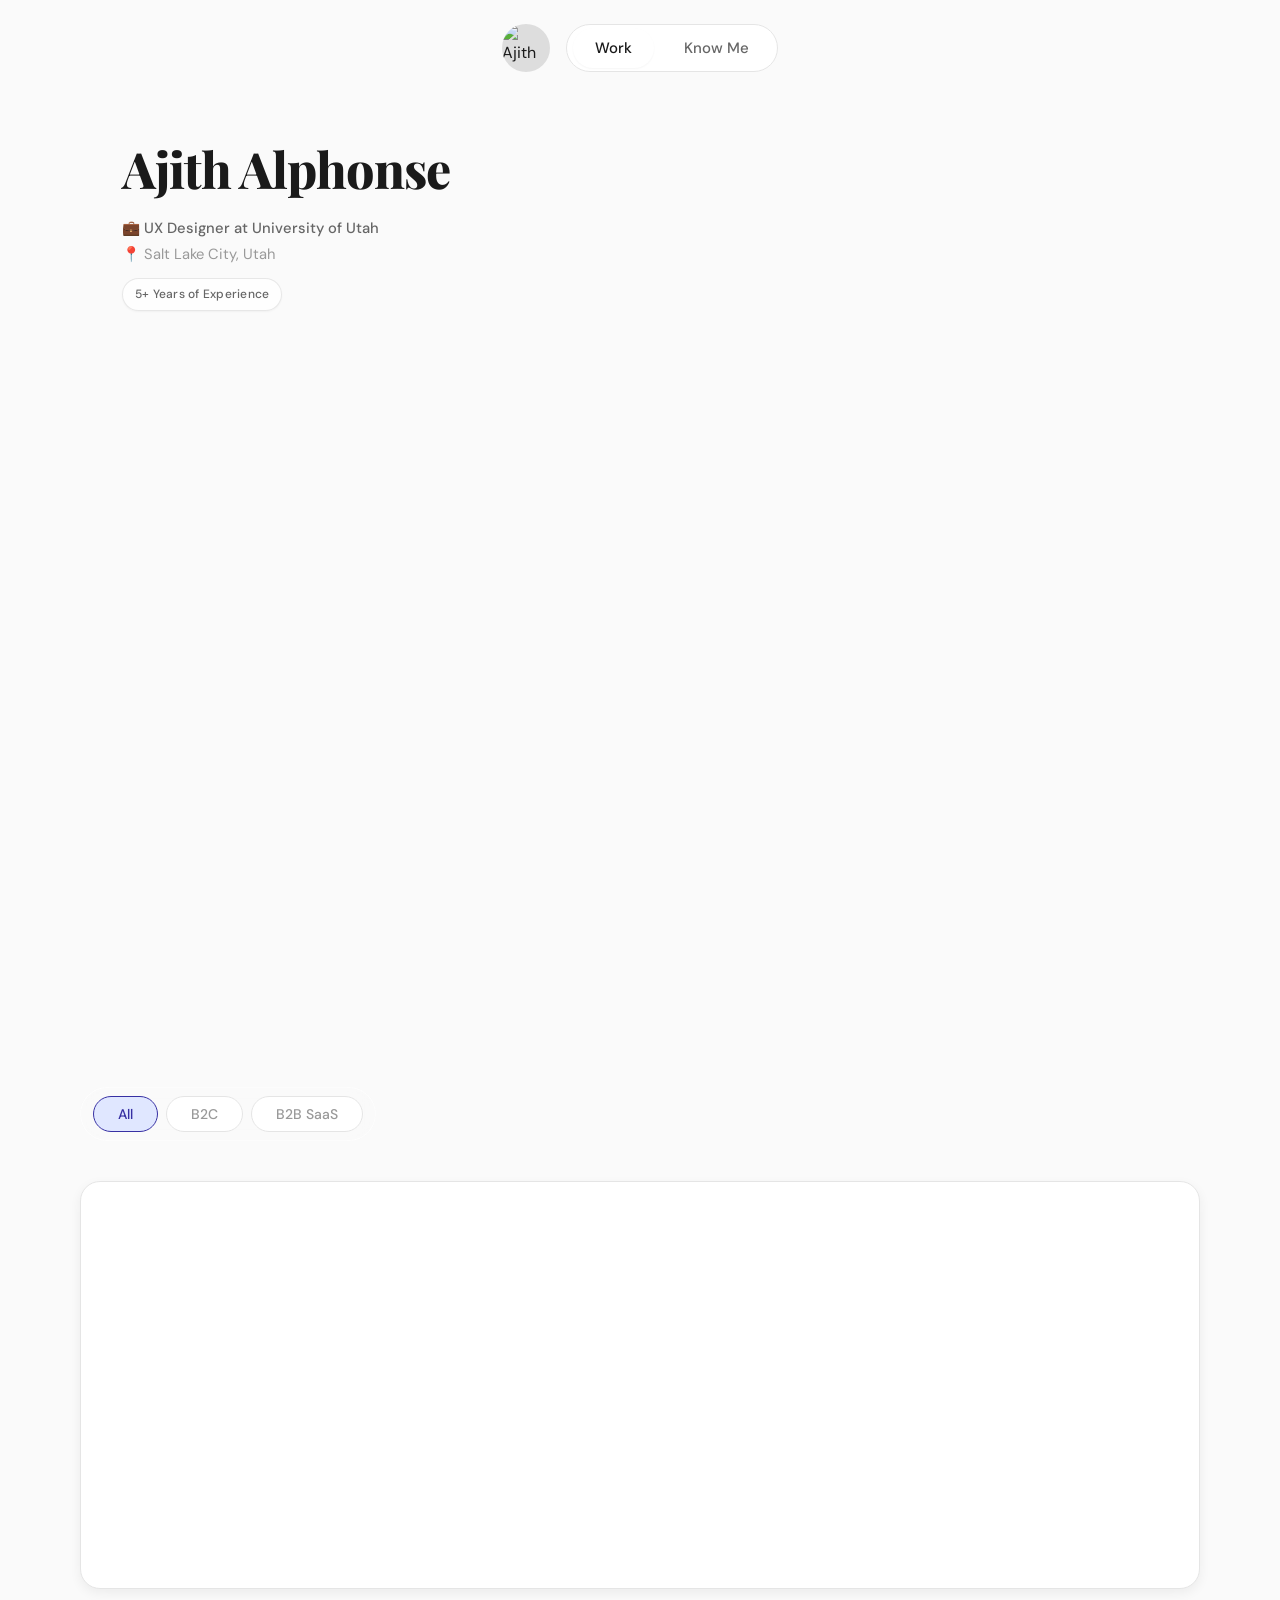
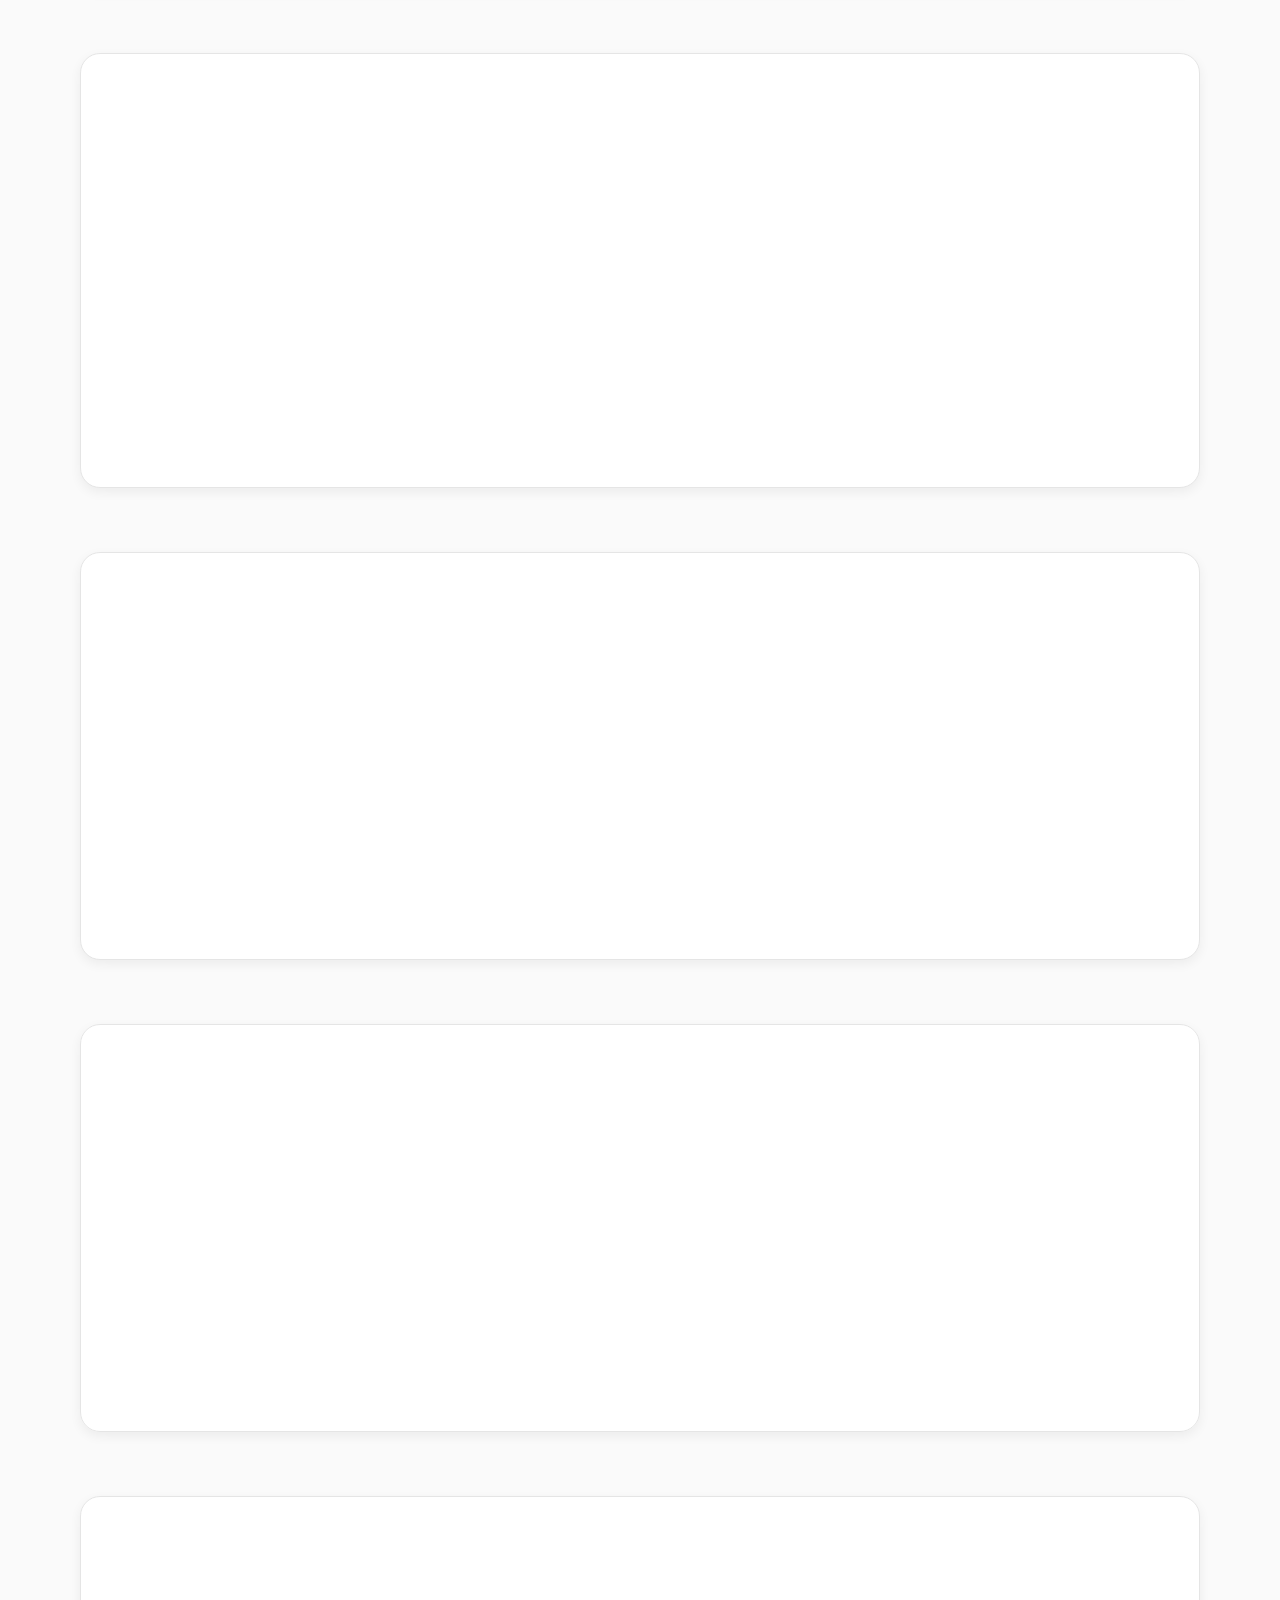
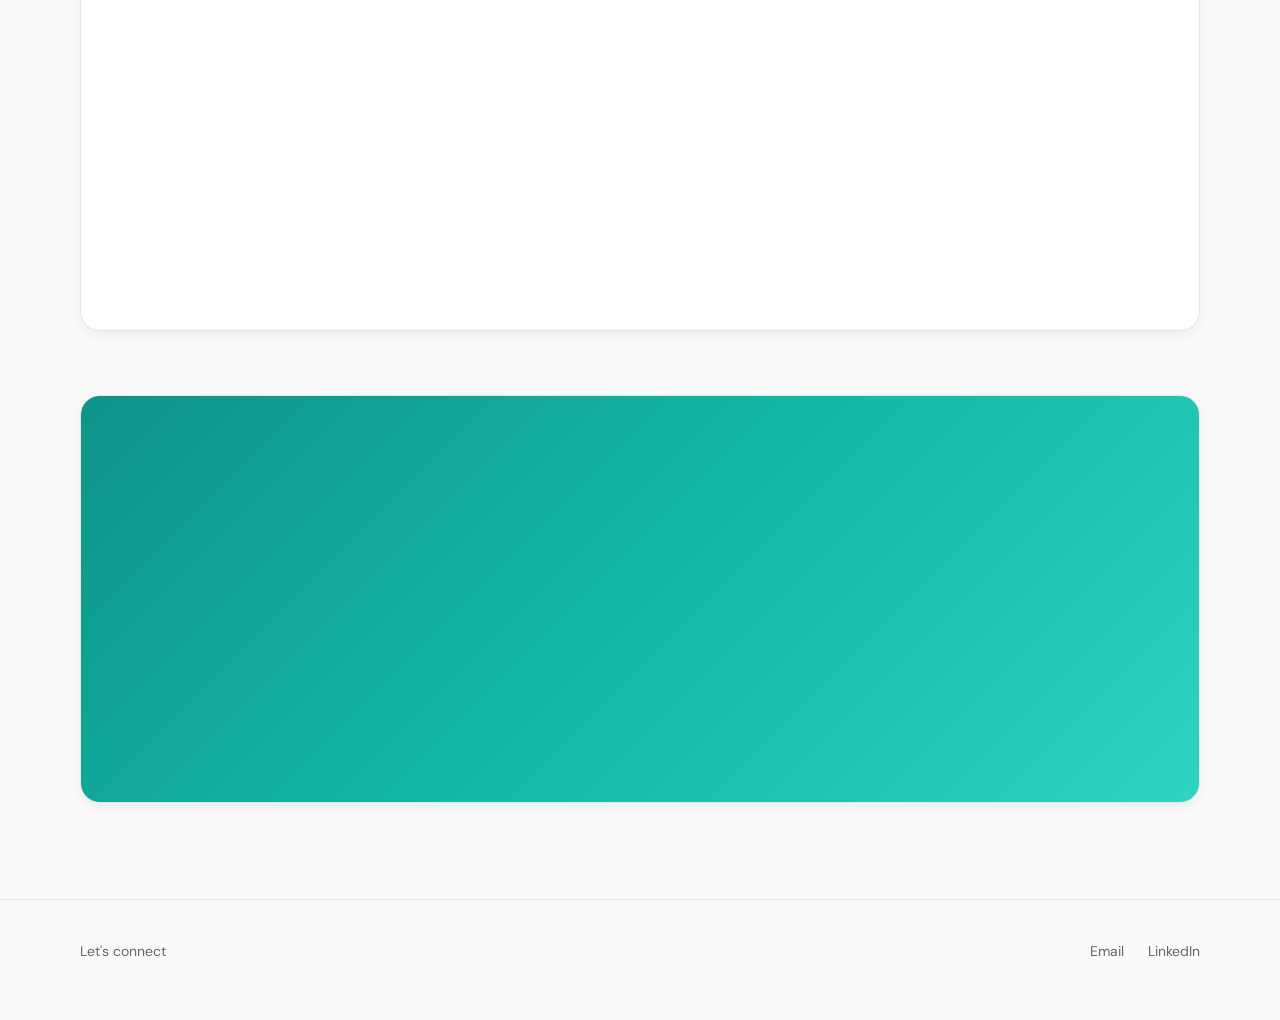
==== commit 579c04ac: "Add scroll-driven hero fade with persistent video stage Rearchitect the landing page scroll experien" ====
--- a/index.html
+++ b/index.html
@@ -10,7 +10,8 @@
     <link rel="preconnect" href="https://fonts.gstatic.com" crossorigin>
     <link href="https://fonts.googleapis.com/css2?family=DM+Sans:ital,opsz,wght@0,9..40,300;0,9..40,400;0,9..40,500;0,9..40,600;0,9..40,700&family=Playfair+Display:wght@400;500;600;700&display=swap" rel="stylesheet">
 </head>
-<body>
+<!-- EXPERIMENTAL SCROLL HERO: remove class "exp-scroll-hero" from <body> to disable (see styles.css + script.js blocks marked EXPERIMENTAL) -->
+<body class="exp-scroll-hero">
     <!-- Mobile Warning Overlay -->
     <div class="mobile-warning" id="mobileWarning">
         <div class="mobile-warning-content">
@@ -35,38 +36,57 @@
             </nav>
         </header>
 
-        <!-- Hero Section -->
+        <!-- Hero: full-bleed (outside .main so not limited by portfolio max-width) -->
+        <section class="hero" aria-label="Portfolio hero section">
+            <!-- EXPERIMENTAL: .hero-pinned-stage + .hero-scroll-tail — when body.exp-scroll-hero is off, wrappers use display:contents (no layout change) -->
+            <div class="hero-pinned-stage">
+                <video
+                    class="hero-bg-video"
+                    src="./assets/image/background.webm"
+                    autoplay
+                    muted
+                    loop
+                    playsinline
+                    aria-hidden="true">
+                </video>
+                <div class="hero-foreground-scroll">
+                    <div class="hero-identity">
+                        <h1 class="hero-identity-name">Ajith Alphonse</h1>
+                        <p class="hero-identity-line">💼 UX Designer at University of Utah</p>
+                        <p class="hero-identity-line hero-identity-line--muted">📍 Salt Lake City, Utah</p>
+                        <p class="hero-identity-chip-wrap">
+                            <span class="hero-identity-chip">5+ Years of Experience</span>
+                        </p>
+                    </div>
+                    <div class="hero-inner">
+                        <div class="hero-layout">
+                            <figure class="portrait-wrapper" aria-label="Interactive portrait reveal">
+                                <img
+                                    src="./assets/image/anime-one.png"
+                                    alt=""
+                                    class="portrait portrait-anime"
+                                    loading="eager"
+                                    decoding="async"
+                                    aria-hidden="true"
+                                >
+                                <img
+                                    src="./assets/image/real-one.png"
+                                    alt="Portrait of Ajith Alphonse"
+                                    class="portrait portrait-real"
+                                    fetchpriority="high"
+                                    loading="eager"
+                                    decoding="async"
+                                >
+                                <canvas class="portrait-canvas" aria-hidden="true"></canvas>
+                            </figure>
+                        </div>
+                    </div>
+                </div>
+            </div>
+            <div class="hero-scroll-tail" aria-hidden="true"></div>
+        </section>
+
         <main class="main">
-            <section class="hero">
-                <div class="hero-content">
-                    <div class="hero-info">
-                        <h1 class="hero-name">Ajith Alphonse</h1>
-                        <div class="hero-details">
-                            <div class="hero-detail">
-                                <span class="detail-icon role-icon">💼</span>
-                                <span>UX Designer at University of Utah</span>
-                            </div>
-                            <div class="hero-detail">
-                                <span class="detail-icon location-icon">📍</span>
-                                <span>Salt Lake City, Utah</span>
-                            </div>
-                        </div>
-                        <div class="hero-badge">5+ Years of Experience</div>
-                    </div>
-                    <div class="hero-embed">
-                        <span class="embed-hint">Look at the pupil</span>
-                        <iframe 
-                            src="https://my.spline.design/untitled-8VMQdhjX8qCgaSGKUwTq2Jlm-WZZ/" 
-                            frameborder="0" 
-                            width="100%" 
-                            height="100%"
-                            loading="lazy">
-                        </iframe>
-                        <div class="embed-cover"></div>
-                    </div>
-                </div>
-            </section>
-
             <!-- Projects Section -->
             <section class="projects" id="work">
                 <div class="projects-filters">
--- a/styles.css
+++ b/styles.css
@@ -43,6 +43,8 @@
 
 html {
     scroll-behavior: smooth;
+    /* Fixed floating nav: anchor jumps (e.g. #work) clear the header */
+    scroll-padding-top: 88px;
 }
 
 body {
@@ -142,18 +144,27 @@
 }
 
 /* ===== Header & Navigation ===== */
+/* Floating nav only: no full-width bar; overlays the hero */
 .header {
-    position: sticky;
+    position: fixed;
     top: 0;
-    background: rgba(250, 250, 250, 0.9);
-    backdrop-filter: blur(12px);
-    -webkit-backdrop-filter: blur(12px);
+    left: 0;
+    right: 0;
+    background: transparent;
+    border-bottom: none;
+    backdrop-filter: none;
+    -webkit-backdrop-filter: none;
     z-index: 100;
-    border-bottom: 1px solid var(--color-border-light);
+    pointer-events: none;
+}
+
+.header .nav,
+.header .nav * {
+    pointer-events: auto;
 }
 
 .nav {
-    max-width: 1200px;
+    max-width: none;
     margin: 0 auto;
     padding: var(--spacing-lg) var(--spacing-xl);
     display: flex;
@@ -202,96 +213,395 @@
 
 /* ===== Hero Section ===== */
 .hero {
-    padding: var(--spacing-3xl) 0 var(--spacing-2xl);
-}
-
-.hero-content {
-    display: grid;
-    grid-template-columns: 1fr 400px;
-    gap: var(--spacing-2xl);
-    align-items: start;
-}
-
-.hero-info {
-    padding-top: var(--spacing-lg);
-}
-
-.hero-name {
-    font-family: var(--font-display);
-    font-size: 52px;
-    font-weight: 600;
-    line-height: 1.1;
-    color: var(--color-text-primary);
-    margin-bottom: var(--spacing-lg);
-    letter-spacing: -0.02em;
-}
-
-.hero-details {
+    position: relative;
+    width: 100%;
+    max-width: none;
+    margin: 0;
+    /* Fill viewport reliably (mobile toolbars / fullscreen); portrait pinned to bottom via flex */
+    min-height: 100vh;
+    min-height: 100svh;
+    min-height: 100dvh;
+    /* Flush to top: floating nav overlays; no page-level band above video */
+    padding: 0;
+    padding-bottom: 0;
     display: flex;
     flex-direction: column;
-    gap: var(--spacing-sm);
-    margin-bottom: var(--spacing-lg);
-}
-
-.hero-detail {
-    display: flex;
-    align-items: center;
-    gap: var(--spacing-sm);
-    font-size: 15px;
-    color: var(--color-text-secondary);
-}
-
-.detail-icon {
-    font-size: 14px;
-}
-
-.hero-badge {
-    display: inline-flex;
-    padding: var(--spacing-sm) var(--spacing-md);
-    background: var(--color-white);
-    border: 1px solid var(--color-border);
-    border-radius: var(--radius-full);
-    font-size: 13px;
-    font-weight: 500;
-    color: var(--color-text-primary);
-}
-
-/* ===== Spline Embed ===== */
-.hero-embed {
-    position: relative;
-    width: 400px;
-    height: 450px;
-    border-radius: var(--radius-lg);
+    align-items: stretch;
     overflow: hidden;
-    box-shadow: var(--shadow-md);
-}
-
-.hero-embed iframe {
+    background: var(--color-bg);
+}
+
+/* If the hero itself is taken fullscreen via the Fullscreen API */
+.hero:fullscreen {
+    min-height: 100%;
+    height: 100%;
+}
+
+.hero-bg-video {
+    position: absolute;
+    inset: 0;
     width: 100%;
     height: 100%;
+    min-width: 100%;
+    min-height: 100%;
+    object-fit: cover;
+    object-position: center;
+    z-index: 0;
+    pointer-events: none;
+}
+
+/* Top-left intro overlay — does not affect portrait layout (absolute; portrait stays centered in .hero-inner) */
+.hero-identity {
+    position: absolute;
+    z-index: 2;
+    top: clamp(88px, 11vw, 120px);
+    left: 100px;
+    /* left: clamp(40px, 4vw, 48px); */
+    max-width: min(300px, 36vw);
+    padding: clamp(14px, 2vw, 20px) clamp(16px, 2.2vw, 22px);
+    text-align: left;
+    pointer-events: none;
+    max-width: 800px;
+    /* background: rgba(255, 255, 255, 0.42);
+    backdrop-filter: blur(14px);
+    -webkit-backdrop-filter: blur(14px);
+    border-radius: var(--radius-lg);
+    border: 1px solid rgba(255, 255, 255, 0.55);
+    box-shadow: 0 8px 32px rgba(0, 0, 0, 0.05); */
+}
+
+.hero-identity-name {
+    font-family: var(--font-display);
+    font-size: 50px;
+    font-weight: 800;
+    letter-spacing: -0.02em;
+    line-height: 1.15;
+    color: var(--color-text-primary);
+    margin: 0 0 20px 0px;
+}
+
+.hero-identity-line {
+    font-family: var(--font-body);
+    font-size: clamp(0.8125rem, 1.15vw, 0.9375rem);
+    font-weight: 500;
+    line-height: 1.45;
+    color: var(--color-text-secondary);
+    margin: 0 0 0.35rem;
+}
+
+.hero-identity-line--muted {
+    font-weight: 400;
+    color: var(--color-text-muted);
+    margin-bottom: 0.75rem;
+}
+
+.hero-identity-chip-wrap {
+    margin: 0;
+}
+
+.hero-identity-chip {
+    display: inline-block;
+    font-family: var(--font-body);
+    font-size: 12px;
+    font-weight: 500;
+    letter-spacing: 0.02em;
+    color: var(--color-text-secondary);
+    padding: 6px 12px;
+    border-radius: var(--radius-full);
+    background: rgba(255, 255, 255, 0.72);
+    border: 1px solid rgba(229, 229, 229, 0.9);
+    box-shadow: var(--shadow-sm);
+}
+
+@media (max-width: 900px) {
+    .hero-identity {
+        max-width: min(260px, 42vw);
+        top: clamp(80px, 14vw, 108px);
+        left: clamp(14px, 3vw, 28px);
+        padding: 12px 14px;
+    }
+
+    .hero-identity-name {
+        font-size: clamp(1.25rem, 4vw, 1.5rem);
+        margin-bottom: 0.5rem;
+    }
+}
+
+@media (max-width: 640px) {
+    .hero-identity {
+        max-width: min(220px, calc(48vw - 8px));
+        top: 76px;
+        left: 12px;
+        padding: 10px 12px;
+        border-radius: var(--radius-md);
+    }
+
+    .hero-identity-line {
+        font-size: 0.75rem;
+    }
+
+    .hero-identity-chip {
+        font-size: 11px;
+        padding: 5px 10px;
+    }
+}
+
+@media (max-height: 700px) {
+    .hero-identity {
+        top: clamp(76px, 12vh, 96px);
+        padding: 10px 14px;
+    }
+
+    .hero-identity-name {
+        margin-bottom: 0.4rem;
+        font-size: clamp(1.2rem, 3.5vh, 1.45rem);
+    }
+
+    .hero-identity-line {
+        margin-bottom: 0.2rem;
+    }
+
+    .hero-identity-line--muted {
+        margin-bottom: 0.5rem;
+    }
+}
+
+.hero-inner {
+    position: relative;
+    z-index: 1;
+    flex: 1 1 auto;
+    min-height: 0;
+    align-self: center;
+    width: min(100%, 1100px);
+    margin-inline: auto;
+    padding-inline: clamp(12px, 3vw, 40px);
+    display: flex;
+    flex-direction: column;
+    justify-content: flex-end;
+    align-items: center;
+}
+
+.hero-layout {
+    display: flex;
+    justify-content: center;
+    align-items: flex-end;
+    flex: 0 0 auto;
+    width: 100%;
+    line-height: 0;
+}
+
+.portrait-wrapper {
+    position: relative;
+    margin: 0;
+    width: min(100%, 760px);
+    display: block;
+    line-height: 0;
+    /* Subpixel / baseline gap under images in fullscreen */
+    margin-bottom: -2px;
+    transform: translateY(1px);
+    will-change: transform;
+}
+
+.portrait {
+    display: block;
+    width: 100%;
+    height: auto;
+    object-fit: contain;
+    object-position: center bottom;
+    user-select: none;
+    -webkit-user-drag: none;
+}
+
+.portrait-anime {
+    position: relative;
+    z-index: 1;
+}
+
+.portrait-real {
+    position: absolute;
+    inset: 0;
+    z-index: 2;
+}
+
+.portrait-canvas {
+    display: none;
+    position: absolute;
+    inset: 0;
+    z-index: 3;
+    width: 100%;
+    height: 100%;
+    pointer-events: auto;
+}
+
+.portrait-wrapper.reveal-active .portrait-real {
+    visibility: hidden;
+}
+
+.portrait-wrapper.reveal-active .portrait-canvas {
+    display: block;
+}
+
+@media (min-width: 1024px) and (max-width: 1440px) {
+    .portrait-wrapper {
+        width: min(100%, 800px);
+    }
+}
+
+@media (max-width: 640px) {
+    .hero {
+        padding: 0;
+        padding-bottom: 0;
+        min-height: 100vh;
+        min-height: 100svh;
+        min-height: 100dvh;
+    }
+
+    .hero-inner {
+        width: min(100%, 520px);
+    }
+
+    .portrait-wrapper {
+        width: min(100%, 520px);
+    }
+}
+
+/*
+ * =========================================================================
+ * EXPERIMENTAL: persistent video stage + hero fade + per-card viewport reveal
+ * -------------------------------------------------------------------------
+ * Architecture: JS moves <video> to <body> as a fixed z-index:0 layer.
+ * .desktop-content sits above at z-index:1. Hero + projects are transparent
+ * so the video shows through. Negative margin on .main overlaps it with
+ * the hero tail so cards enter the viewport as the hero foreground fades.
+ * -------------------------------------------------------------------------
+ * TO DISABLE: Remove class "exp-scroll-hero" from <body> in index.html.
+ * =========================================================================
+ */
+
+/* Off state: wrappers collapse; no layout side-effects */
+body:not(.exp-scroll-hero) .hero-pinned-stage,
+body:not(.exp-scroll-hero) .hero-foreground-scroll {
+    display: contents;
+}
+body:not(.exp-scroll-hero) .hero-scroll-tail {
+    display: none;
+}
+
+/*
+ * Persistent video — JS reparents the <video> to <body> and adds .exp-stage-video.
+ * z-index 0 on body; .desktop-content above at z-index 1. Never fades.
+ */
+body > .exp-stage-video {
+    position: fixed !important;
+    top: 0 !important;
+    left: 0 !important;
+    right: auto !important;
+    bottom: auto !important;
+    width: 100vw !important;
+    height: 100vh !important;
+    height: 100svh !important;
+    height: 100dvh !important;
+    min-width: 0 !important;
+    min-height: 0 !important;
+    max-width: none !important;
+    object-fit: cover !important;
+    object-position: center !important;
+    z-index: 0 !important;
+    pointer-events: none !important;
+    opacity: 1 !important;
+}
+
+/* All page content renders above the fixed video */
+body.exp-scroll-hero .desktop-content {
+    position: relative;
+    z-index: 1;
+}
+
+/* Hero: transparent so persistent video shows through */
+body.exp-scroll-hero .hero {
+    overflow: visible;
+    min-height: 0;
+    background: transparent;
+}
+
+/* Sticky foreground: pins to viewport while scrolling through hero + tail */
+body.exp-scroll-hero .hero-pinned-stage {
+    position: sticky;
+    top: 0;
+    align-self: stretch;
+    width: 100%;
+    min-height: 100vh;
+    min-height: 100svh;
+    min-height: 100dvh;
+    display: flex;
+    flex-direction: column;
+}
+
+body.exp-scroll-hero .hero-foreground-scroll {
+    position: relative;
+    flex: 1 1 auto;
+    min-height: 0;
+    width: 100%;
+    display: flex;
+    flex-direction: column;
+    justify-content: flex-end;
+    align-items: center;
+    will-change: opacity, transform;
+}
+
+body.exp-scroll-hero .hero-scroll-tail {
+    flex-shrink: 0;
+    width: 100%;
+    pointer-events: none;
+    visibility: hidden;
+}
+
+/* Main: overlaps hero tail so cards enter viewport during the hero fade */
+body.exp-scroll-hero .main {
+    position: relative;
+    margin-top: var(--exp-main-overlap, 0px);
+    background: transparent;
+}
+
+/* Projects: always transparent so video shows through gaps between cards */
+body.exp-scroll-hero .projects {
+    background: transparent;
+    position: relative;
+}
+
+/* Filter chips: frosted pill during stage, normal after */
+body.exp-scroll-hero:not(.exp-past-hero-stage) .projects-filters {
+    margin-top: 0;
+    padding: 8px 12px;
+    width: max-content;
+    max-width: 100%;
+    background: rgba(250, 250, 250, 0.5);
+    backdrop-filter: blur(12px);
+    -webkit-backdrop-filter: blur(12px);
+    border-radius: var(--radius-full);
+    border: 1px solid rgba(255, 255, 255, 0.65);
+}
+body.exp-scroll-hero.exp-past-hero-stage .projects-filters {
+    margin-top: 30px;
+    padding: 0;
+    width: auto;
+    max-width: none;
+    background: transparent;
+    backdrop-filter: none;
+    -webkit-backdrop-filter: none;
     border: none;
-}
-
-.embed-hint {
-    position: absolute;
-    top: 16px;
-    right: 16px;
-    font-size: 13px;
-    color: var(--color-text-secondary);
-    z-index: 10;
-    pointer-events: none;
-}
-
-.embed-cover {
-    position: absolute;
-    bottom: 12px;
-    right: 12px;
-    width: 150px;
-    height: 56px;
-    background-color: #F9F9F9;
-    border-radius: var(--radius-sm);
-    z-index: 10;
-    pointer-events: none;
+    border-radius: 0;
+}
+
+/* Scroll-driven animation target on inner (see script.js) */
+body.exp-scroll-hero .project-hero-list > .project-card.project-hero .project-hero-inner {
+    will-change: transform, opacity;
+}
+
+/* Footer: solid bg above video so page ending is clean */
+body.exp-scroll-hero .footer {
+    position: relative;
+    background: var(--color-bg);
 }
 
 /* ===== About / Know Me Page ===== */
@@ -300,7 +610,8 @@
 }
 
 .about-main {
-    padding-top: var(--spacing-3xl);
+    /* Fixed header no longer occupies flow; offset so content clears the floating nav */
+    padding-top: calc(88px + var(--spacing-3xl));
     padding-bottom: var(--spacing-3xl);
 }
 
@@ -485,6 +796,7 @@
 }
 
 .projects-filters {
+    margin-top: 30px;
     display: flex;
     align-items: center;
     gap: var(--spacing-sm);
@@ -949,4 +1261,3 @@
 ::-webkit-scrollbar-thumb:hover {
     background: var(--color-text-muted);
 }
-
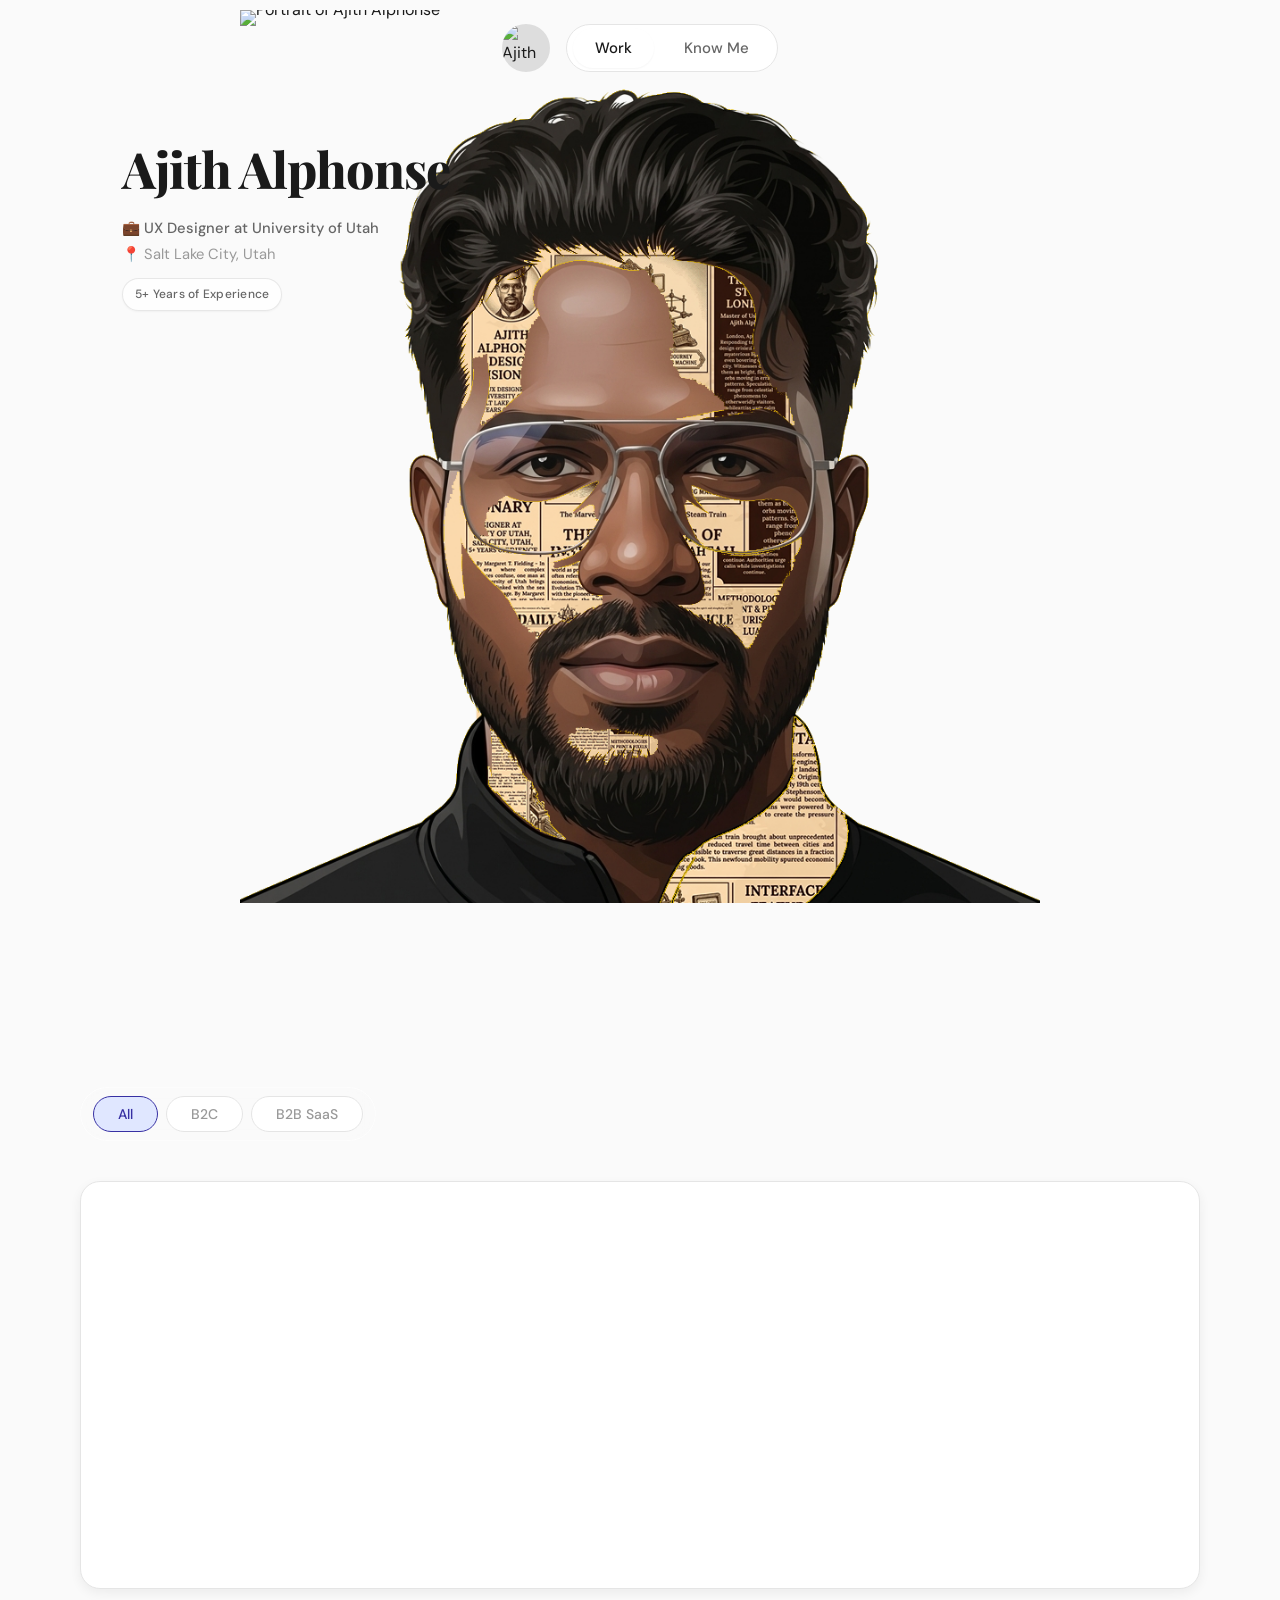
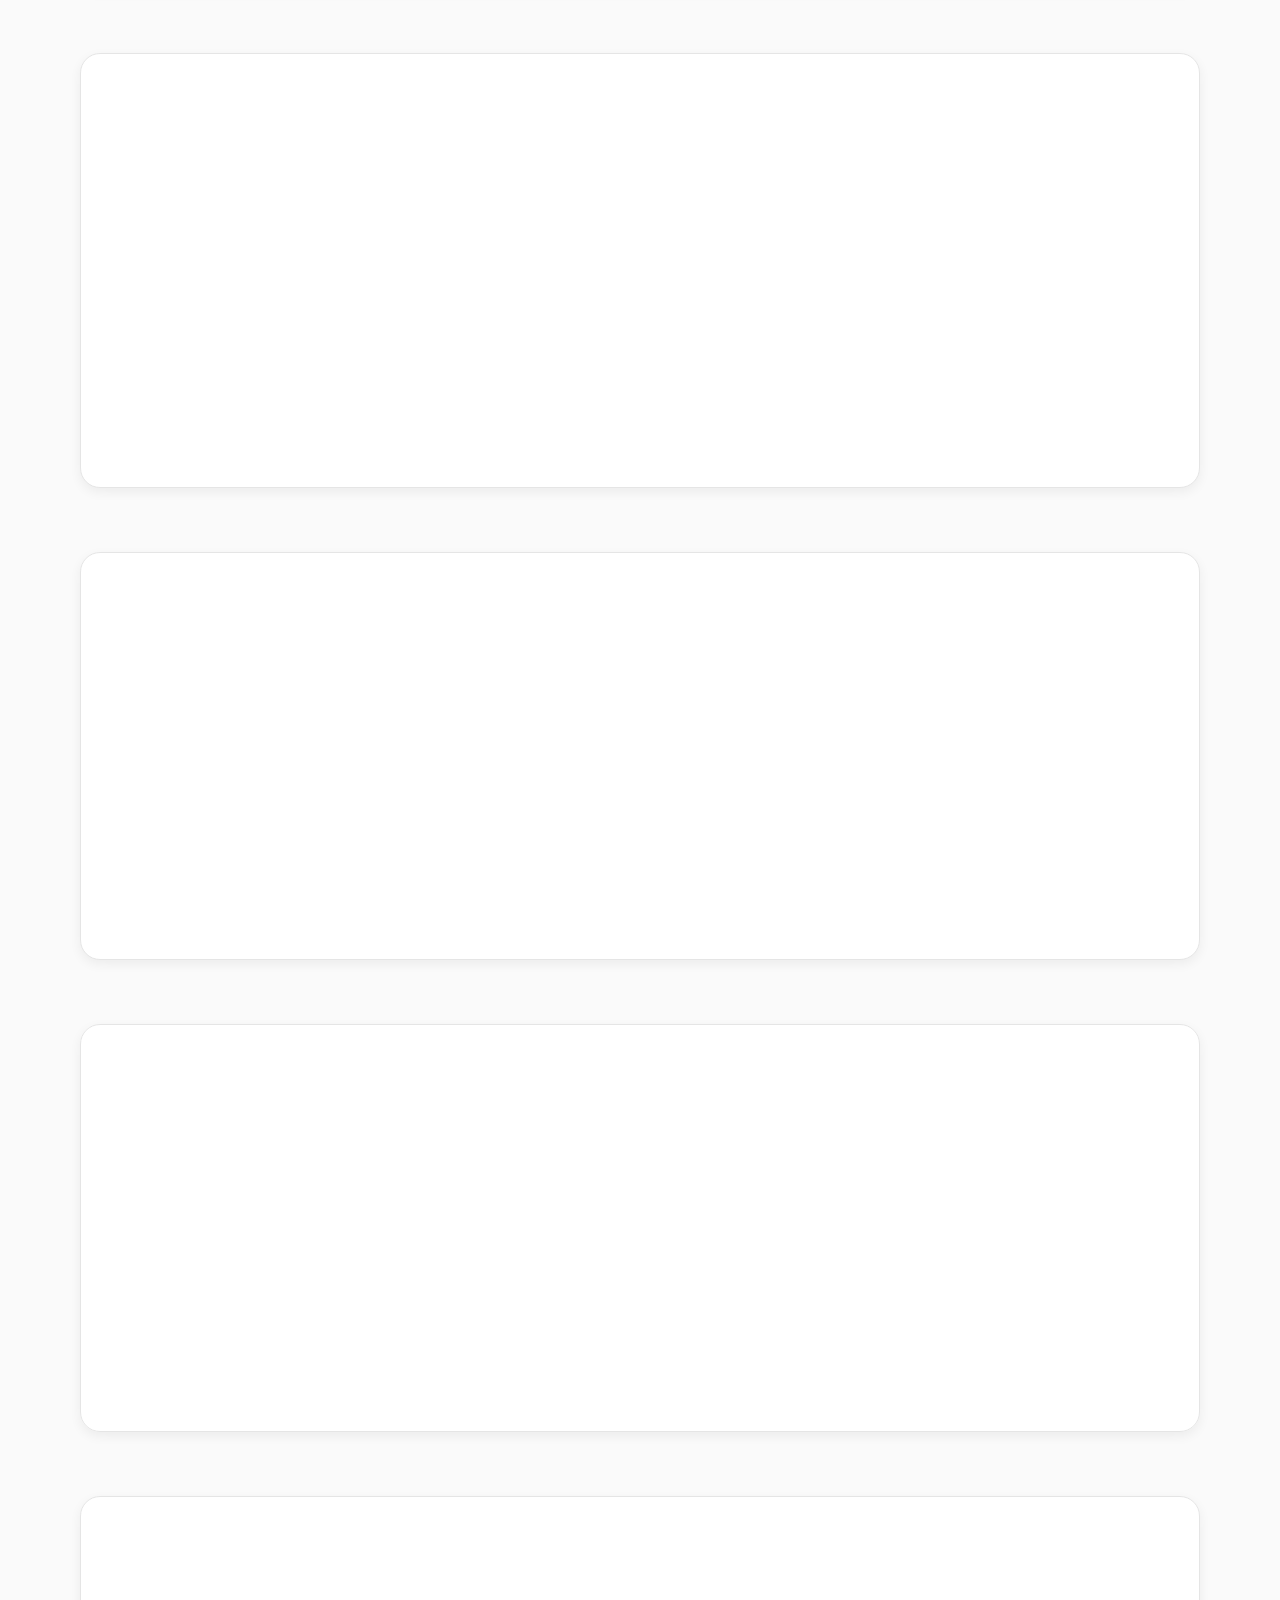
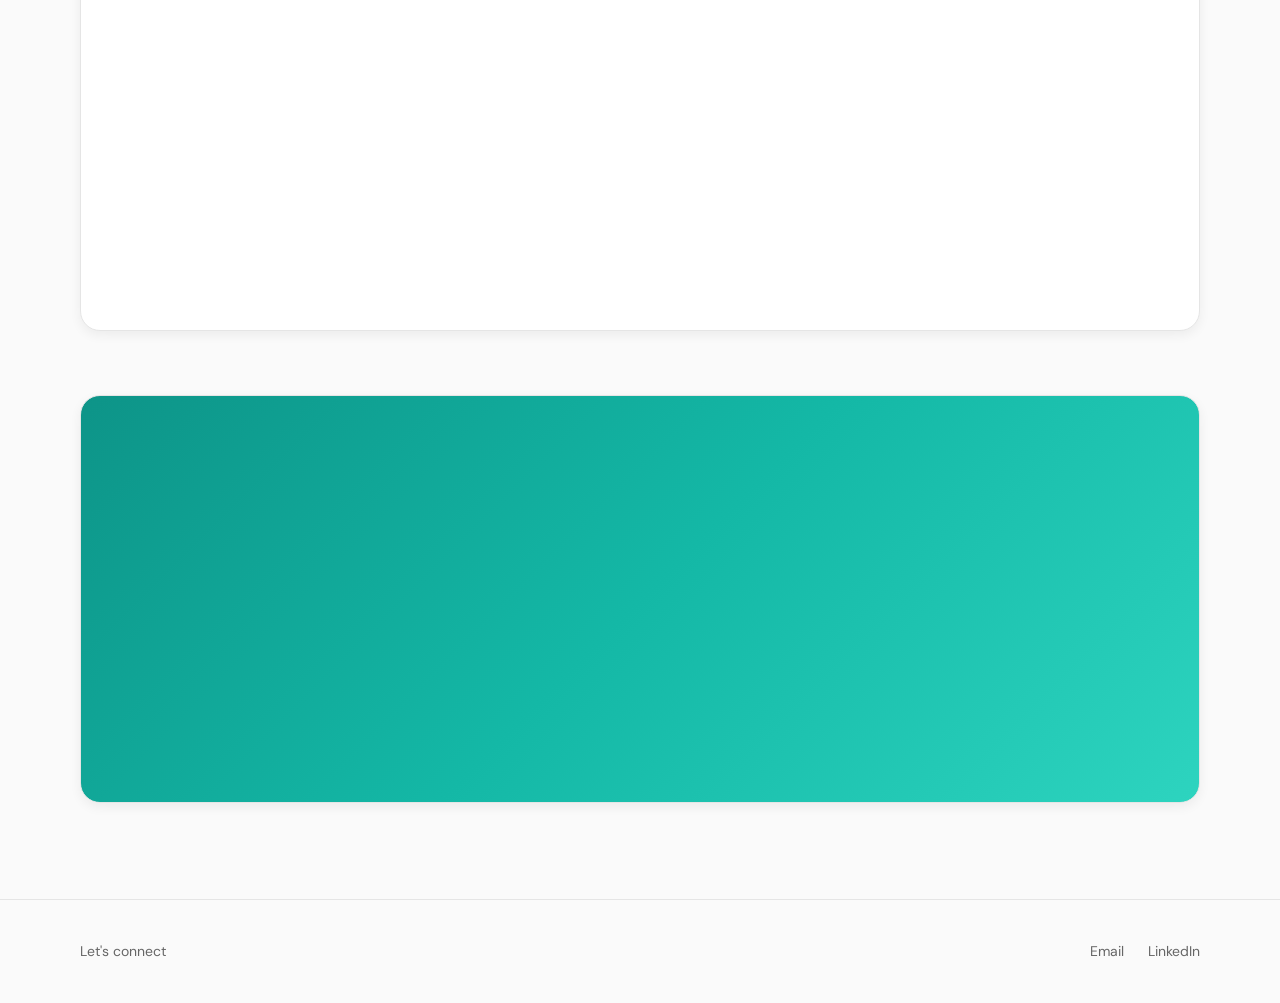
==== commit fbd0777f: "Campus Store card: use campusstore_thumbnail.webm for hero video Made-with: Cursor" ====
--- a/index.html
+++ b/index.html
@@ -170,7 +170,7 @@
                                     <div class="project-hero-media-frame project-hero-media--campus">
                                         <video
                                           class="project-hero-video"
-                                          src="assets/campusstore_thumbnail.mp4"
+                                          src="assets/campusstore_thumbnail.webm"
                                           muted
                                           autoplay
                                           loop
--- a/styles.css
+++ b/styles.css
@@ -24,6 +24,7 @@
     --radius-sm: 6px;
     --radius-md: 12px;
     --radius-lg: 20px;
+    --radius-xl: 24px;
     --radius-full: 9999px;
     
     --shadow-sm: 0 1px 2px rgba(0,0,0,0.04);
@@ -121,9 +122,6 @@
 
 @media (max-width: 1024px) {
     .mobile-warning {
-        display: flex;
-    }
-    .desktop-content {
         display: none;
     }
 }
@@ -313,7 +311,7 @@
     box-shadow: var(--shadow-sm);
 }
 
-@media (max-width: 900px) {
+@media (min-width: 769px) and (max-width: 900px) {
     .hero-identity {
         max-width: min(260px, 42vw);
         top: clamp(80px, 14vw, 108px);
@@ -327,7 +325,7 @@
     }
 }
 
-@media (max-width: 640px) {
+@media (min-width: 769px) and (max-width: 900px) {
     .hero-identity {
         max-width: min(220px, calc(48vw - 8px));
         top: 76px;
@@ -346,7 +344,7 @@
     }
 }
 
-@media (max-height: 700px) {
+@media (min-width: 769px) and (max-height: 700px) {
     .hero-identity {
         top: clamp(76px, 12vh, 96px);
         padding: 10px 14px;
@@ -628,9 +626,40 @@
 }
 
 .about-back-link a {
+    display: inline-flex;
+    align-items: center;
+    gap: 0.35em;
     font-size: 13px;
+    line-height: 1.25;
     color: var(--color-text-secondary);
     text-decoration: none;
+}
+
+.about-back-link__arrow {
+    font-size: 1.12em;
+    line-height: 1;
+}
+
+.about-back-link__text {
+    white-space: nowrap;
+}
+
+@media (max-width: 768px) {
+    .about-back-link a {
+        min-width: 40px;
+        min-height: 40px;
+        justify-content: center;
+        font-size: 22px;
+        gap: 0;
+    }
+
+    .about-back-link__text {
+        display: none;
+    }
+
+    .about-back-link__arrow {
+        font-size: 1em;
+    }
 }
 
 .about-back-link a:hover {
@@ -756,6 +785,7 @@
 .about-quote {
     position: relative;
     margin-top: var(--spacing-lg);
+    margin-bottom: var(--spacing-2xl);
     padding: var(--spacing-lg) var(--spacing-xl);
     border-radius: var(--radius-xl);
     background: radial-gradient(circle at top left, rgba(37, 99, 235, 0.12), transparent 60%), var(--color-white);
@@ -786,6 +816,13 @@
 
     .about-quote {
         padding: var(--spacing-lg);
+    }
+}
+
+/* Know Me page: clear fixed nav on small screens without huge empty band */
+@media (max-width: 768px) {
+    .about-body .about-main {
+        padding-top: calc(env(safe-area-inset-top, 0px) + 72px + var(--spacing-lg));
     }
 }
 
@@ -1238,6 +1275,293 @@
     color: var(--color-text-primary);
 }
 
+/* ===== Mobile / Responsive ===== */
+
+/* Disable custom cursors on touch devices */
+@media (hover: none), (pointer: coarse) {
+    html, body,
+    a, button, .nav-link, .filter-btn, .project-card, .project-hero-media-link,
+    .project-hero-link, .back-link, .footer-link, .nav-avatar {
+        cursor: auto !important;
+    }
+}
+
+/* Disable card hover scale on touch — prevents sticky :hover on mobile */
+@media (hover: none) {
+    .project-card:hover {
+        box-shadow: var(--shadow-md);
+        border-color: var(--color-border);
+        transform: none;
+    }
+}
+
+/* ---- Tablet & below (≤1024px) ---- */
+@media (max-width: 1024px) {
+    .main {
+        padding: 0 var(--spacing-lg);
+    }
+}
+
+/* ---- Mobile (≤768px) ---- */
+@media (max-width: 768px) {
+    /* Nav: compact */
+    .nav {
+        padding: var(--spacing-md) var(--spacing-md);
+        gap: var(--spacing-sm);
+    }
+
+    .nav-avatar {
+        width: 36px;
+        height: 36px;
+    }
+
+    .nav-links {
+        height: 40px;
+        padding: 4px;
+    }
+
+    .nav-link {
+        padding: 6px 14px;
+        font-size: 13px;
+    }
+
+    html {
+        scroll-padding-top: 64px;
+    }
+
+    /* Hero: tighter, centered identity, smaller portrait */
+    .hero {
+        min-height: 85vh;
+        min-height: 85svh;
+        min-height: 85dvh;
+    }
+
+    .hero-identity {
+        position: relative;
+        top: auto;
+        left: auto;
+        max-width: none;
+        width: 100%;
+        padding: 80px var(--spacing-lg) var(--spacing-md);
+        text-align: center;
+    }
+
+    .hero-identity-name {
+        font-size: clamp(1.75rem, 7vw, 2.25rem);
+        margin-bottom: 0.5rem;
+    }
+
+    .hero-identity-line {
+        font-size: 0.8125rem;
+    }
+
+    .hero-identity-chip {
+        font-size: 11px;
+        padding: 5px 10px;
+    }
+
+    .hero-inner {
+        width: 100%;
+        padding-inline: var(--spacing-md);
+    }
+
+    .portrait-wrapper {
+        width: min(100%, 400px);
+    }
+
+    /* Main */
+    .main {
+        padding: 0 var(--spacing-md);
+    }
+
+    /* Projects */
+    .projects-filters {
+        margin-top: var(--spacing-lg);
+        gap: 6px;
+        margin-bottom: var(--spacing-lg);
+        flex-wrap: wrap;
+    }
+
+    .filter-btn {
+        padding: 6px var(--spacing-md);
+        font-size: 13px;
+    }
+
+    .project-hero-list {
+        gap: var(--spacing-lg);
+    }
+
+    .project-hero {
+        padding: var(--spacing-lg);
+    }
+
+    .project-hero-title {
+        font-size: 22px;
+    }
+
+    .project-hero-desc {
+        font-size: 14px;
+        line-height: 1.6;
+    }
+
+    .project-hero-eyebrow {
+        font-size: 12px;
+    }
+
+    .project-hero-text {
+        gap: 12px;
+    }
+
+    /*
+     * Whole-card reveal: JS sets body.home-mobile-reveal + IO toggles .mobile-hero-in-view
+     * on .project-hero-inner so text + thumbnail move as one unit (no split merge).
+     */
+    body.home-mobile-reveal .project-hero-list > .project-card.project-hero .project-hero-inner {
+        opacity: 0;
+        transform: translate3d(0, 14px, 0);
+        transition: opacity 0.42s ease, transform 0.42s ease;
+    }
+
+    body.home-mobile-reveal .project-hero-list > .project-card.project-hero .project-hero-inner.mobile-hero-in-view {
+        opacity: 1;
+        transform: translate3d(0, 0, 0);
+    }
+
+    .project-tags {
+        gap: 6px;
+    }
+
+    .tag {
+        padding: 6px 10px;
+        font-size: 11px;
+    }
+
+    .project-hero-media-frame {
+        border-radius: 16px;
+    }
+
+    .project-hero-poster,
+    .project-hero-video {
+        border-radius: 13px;
+    }
+
+    /* Footer */
+    .footer {
+        padding: var(--spacing-lg) 0;
+    }
+
+    .footer-content {
+        flex-direction: column;
+        gap: var(--spacing-md);
+        text-align: center;
+        padding: 0 var(--spacing-lg);
+    }
+
+    .footer-links {
+        justify-content: center;
+    }
+}
+
+/* ---- Small mobile (≤480px) ---- */
+@media (max-width: 480px) {
+    .hero {
+        min-height: 80vh;
+        min-height: 80svh;
+        min-height: 80dvh;
+    }
+
+    .hero-identity {
+        padding: 68px var(--spacing-md) var(--spacing-sm);
+    }
+
+    .hero-identity-name {
+        font-size: clamp(1.5rem, 6.5vw, 1.875rem);
+    }
+
+    .portrait-wrapper {
+        width: min(100%, 300px);
+    }
+
+    .project-hero {
+        padding: var(--spacing-md);
+    }
+
+    .project-card {
+        border-radius: 14px;
+    }
+
+    .project-hero-title {
+        font-size: 20px;
+    }
+
+    .project-hero-media-frame {
+        border-radius: 12px;
+    }
+
+    .project-hero-poster,
+    .project-hero-video {
+        border-radius: 9px;
+    }
+}
+
+/* Disable experimental scroll effects on mobile */
+@media (max-width: 768px) {
+    body.exp-scroll-hero .hero {
+        overflow: hidden;
+        min-height: 85vh;
+        min-height: 85svh;
+        min-height: 85dvh;
+        background: var(--color-bg);
+    }
+
+    body.exp-scroll-hero .hero-pinned-stage {
+        position: relative;
+        min-height: auto;
+    }
+
+    body.exp-scroll-hero .hero-foreground-scroll {
+        will-change: auto;
+    }
+
+    body.exp-scroll-hero .hero-scroll-tail {
+        display: none;
+    }
+
+    body.exp-scroll-hero .main {
+        margin-top: 0;
+        background: var(--color-bg);
+    }
+
+    body.exp-scroll-hero .projects {
+        background: var(--color-bg);
+    }
+
+    body.exp-scroll-hero .projects-filters {
+        margin-top: var(--spacing-lg);
+        padding: 0;
+        width: auto;
+        max-width: none;
+        background: transparent;
+        backdrop-filter: none;
+        -webkit-backdrop-filter: none;
+        border: none;
+        border-radius: 0;
+    }
+
+    body > .exp-stage-video {
+        display: none !important;
+    }
+
+    body.exp-scroll-hero .desktop-content {
+        position: static;
+        z-index: auto;
+    }
+
+    body.exp-scroll-hero .footer {
+        background: var(--color-bg);
+    }
+}
+
 /* ===== Utility Classes ===== */
 .hidden {
     display: none !important;
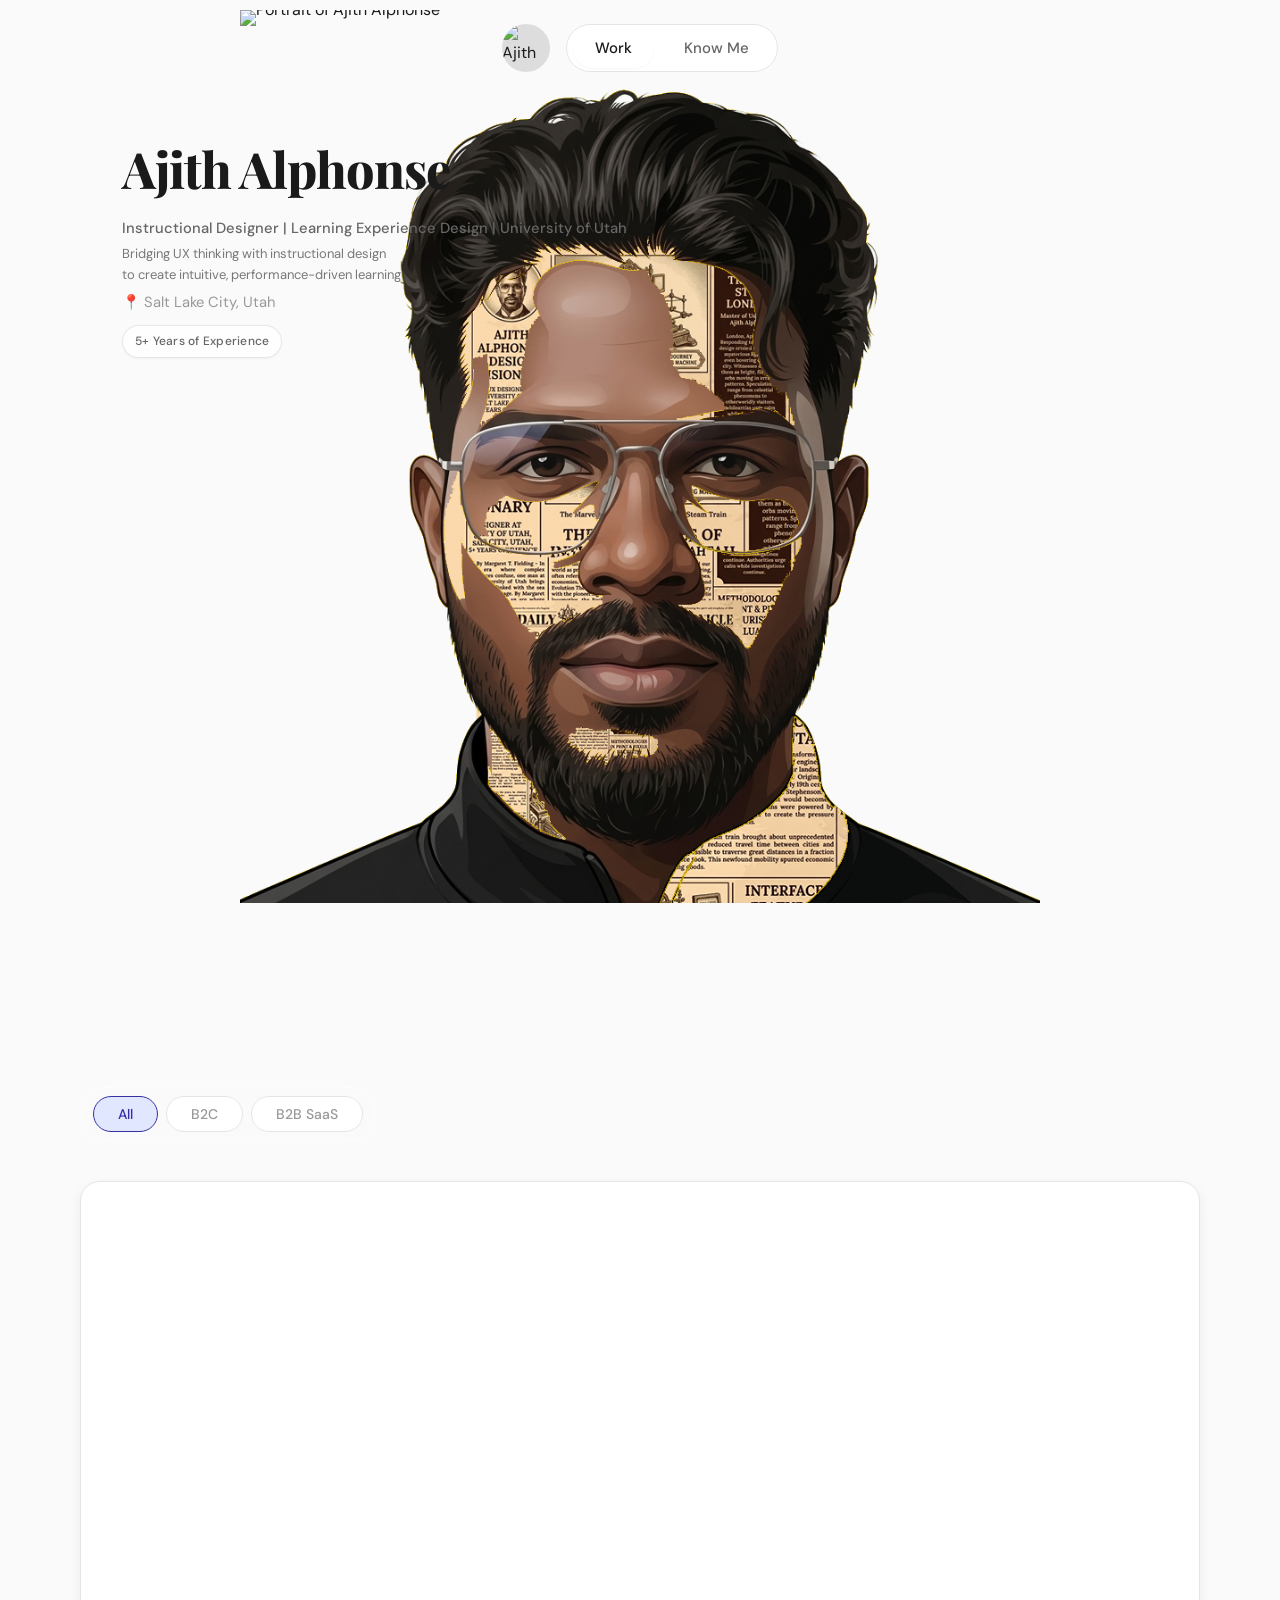
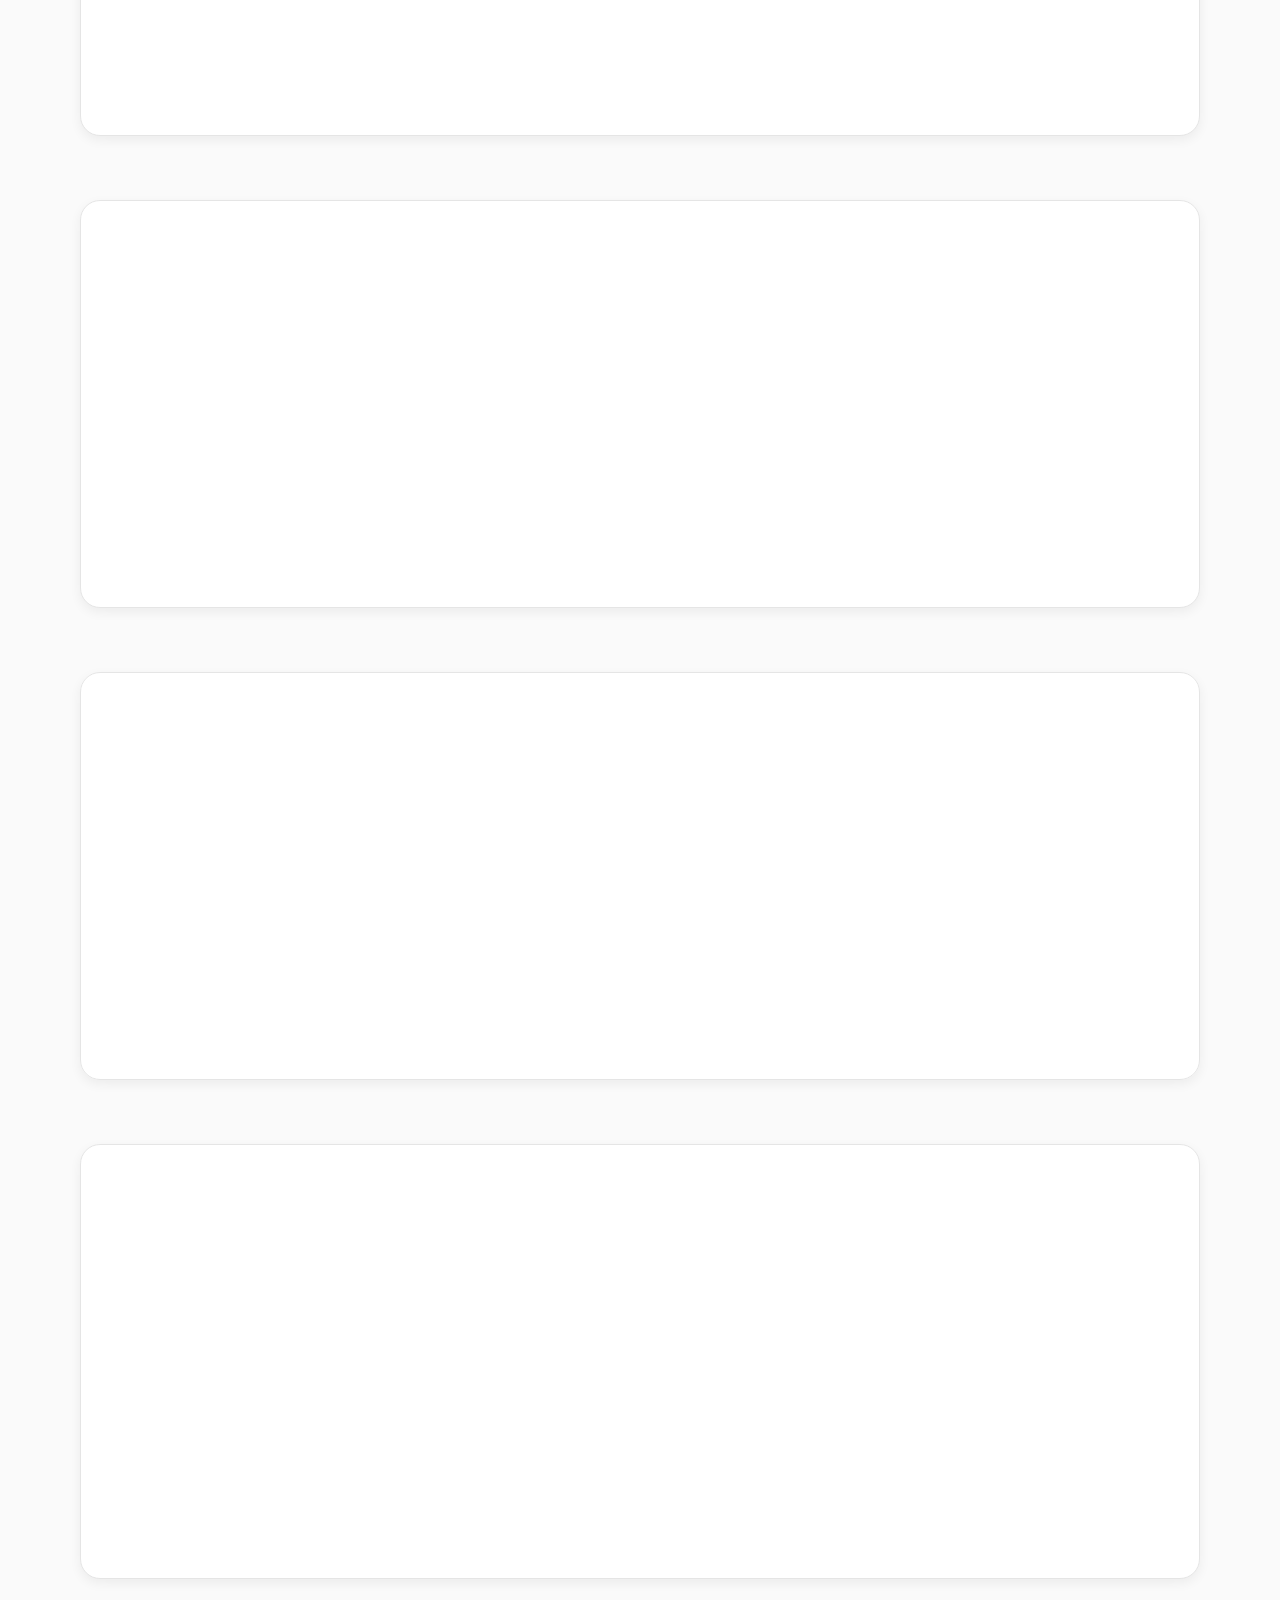
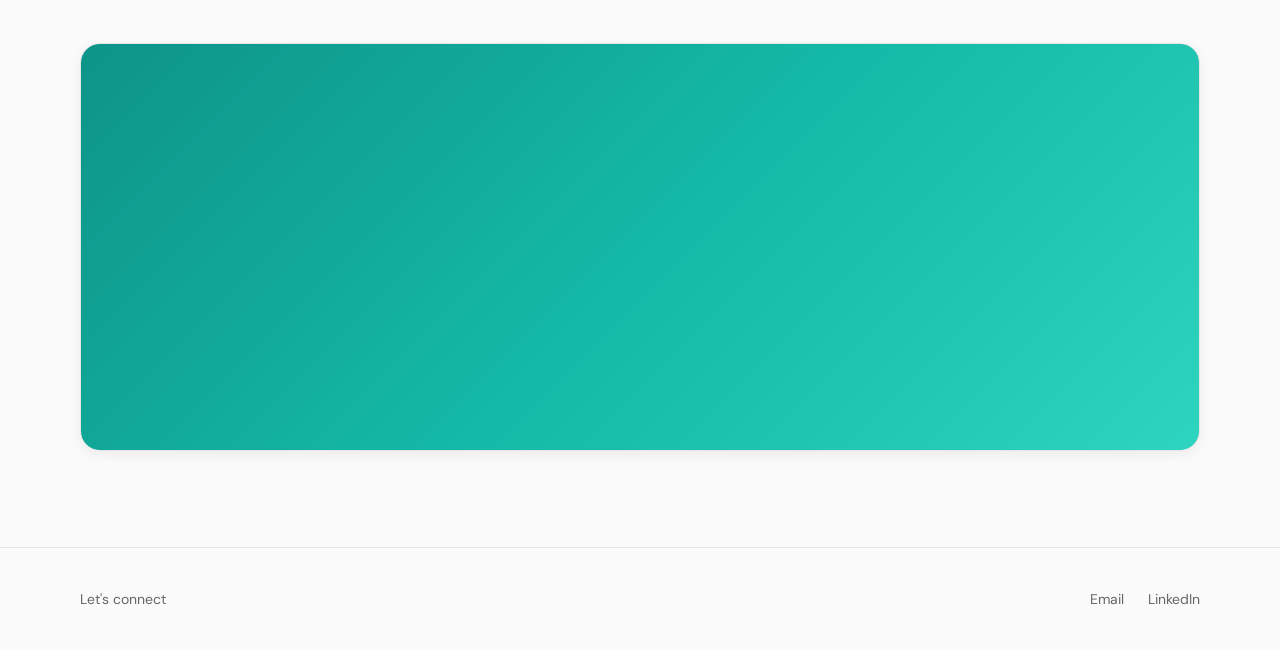
==== commit 00bf9b4f: "Portfolio sync: instructional design updates, NetSuite case study, assets Made-with: Cursor" ====
--- a/index.html
+++ b/index.html
@@ -52,7 +52,8 @@
                 <div class="hero-foreground-scroll">
                     <div class="hero-identity">
                         <h1 class="hero-identity-name">Ajith Alphonse</h1>
-                        <p class="hero-identity-line">💼 UX Designer at University of Utah</p>
+                        <p class="hero-identity-line">Instructional Designer | Learning Experience Design | University of Utah</p>
+                        <p class="hero-identity-line hero-identity-line--support">Bridging UX thinking with instructional design<br>to create intuitive, performance-driven learning</p>
                         <p class="hero-identity-line hero-identity-line--muted">📍 Salt Lake City, Utah</p>
                         <p class="hero-identity-chip-wrap">
                             <span class="hero-identity-chip">5+ Years of Experience</span>
@@ -97,52 +98,29 @@
 
                 <div class="project-hero-list">
 
-                    <!-- Practo Search Experience -->
-                    <article id="project-practo-search" class="project-card project-hero" data-category="b2c">
-                        <div class="project-hero-inner">
-                            <div class="project-hero-text">
-                                <p class="project-hero-eyebrow">Practo</p>
-                                <h3 class="project-hero-title">Revitalizing the Search Experience</h3>
-                                <p class="project-hero-desc">
-                                    Reducing drop-off for first-time users in a competitive design bid focused on symptom-based search, trust, and conversion.
-                                </p>
-                                <div class="project-tags">
-                                    <span class="tag">Competitive Design Bid</span>
-                                    <span class="tag">Healthcare</span>
-                                    <span class="tag">Search UX</span>
-                                </div>
-                                <a href="projects/search.html" class="project-hero-link">View case study →</a>
-                            </div>
-                            <div class="project-hero-media">
-                                <a href="projects/search.html" class="project-hero-media-link" aria-label="Open Practo Search case study">
-                                    <div class="project-hero-media-frame project-hero-media--search">
-                                        <img src="assets/practo_portfolio_thumbnail.avif" alt="Practo Search redesign preview" class="project-hero-poster">
-                                    </div>
-                                </a>
-                            </div>
-                        </div>
-                    </article>
-
                     <!-- Oracle NetSuite -->
                     <article id="project-netsuite" class="project-card project-hero" data-category="b2b">
                         <div class="project-hero-inner">
                             <div class="project-hero-text">
                                 <p class="project-hero-eyebrow">Oracle NetSuite</p>
-                                <h3 class="project-hero-title">AI-Assisted PDP Workflow Redesign</h3>
-                                <p class="project-hero-desc">
-                                    Self-initiated workflow optimization for the University of Utah Campus Store, reducing PDP publishing time from 30–40 minutes to under 10 minutes.
+                                <p class="project-hero-eyebrow">Instructional design project</p>
+                                <h3 class="project-hero-title">NetSuite Product Publishing Training Design</h3>
+                                <p class="project-hero-desc">
+                                    Designed and developed a structured training program for the University of Utah Campus Store to improve NetSuite product publishing efficiency, reducing task time from 30–40 minutes to under 10 minutes through guided learning, job aids, and workflow-based instruction.
                                 </p>
                                 <div class="project-tags">
                                     <span class="tag tag-university"><img src="assets/u logo.png" alt="U" class="tag-logo"> University of Utah</span>
-                                    <span class="tag">Enterprise UX</span>
-                                    <span class="tag">Workflow Optimization</span>
-                                </div>
-                                <a href="projects/netsuite.html" class="project-hero-link">View case study →</a>
-                            </div>
-                            <div class="project-hero-media">
-                                <a href="projects/netsuite.html" class="project-hero-media-link" aria-label="Open Oracle NetSuite PDP workflow case study">
+                                    <span class="tag">Instructional Design</span>
+                                    <span class="tag">eLearning</span>
+                                    <span class="tag">Workflow Training</span>
+                                    <span class="tag">Performance Improvement</span>
+                                </div>
+                                <a href="projects/netsuite.html" class="project-hero-link">View Training Case Study →</a>
+                            </div>
+                            <div class="project-hero-media">
+                                <a href="projects/netsuite.html" class="project-hero-media-link" aria-label="Demo of guided training workflow and instructional design solution for NetSuite product publishing">
                                     <div class="project-hero-media-frame project-hero-media--netsuite">
-                                        <img src="assets/thumbnail_netsuite.avif" alt="Oracle NetSuite AI-Assisted PDP Workflow Redesign thumbnail" class="project-hero-poster">
+                                        <img src="assets/thumbnail_netsuite.avif" alt="Demo of guided training workflow and instructional design solution for NetSuite product publishing" class="project-hero-poster">
                                     </div>
                                 </a>
                             </div>
--- a/styles.css
+++ b/styles.css
@@ -287,6 +287,16 @@
     margin: 0 0 0.35rem;
 }
 
+.hero-identity-line--support {
+    font-size: clamp(0.75rem, 1.05vw, 0.8125rem);
+    font-weight: 400;
+    line-height: 1.55;
+    color: var(--color-text-secondary);
+    opacity: 0.88;
+    margin-top: 0.15rem;
+    margin-bottom: 0.45rem;
+}
+
 .hero-identity-line--muted {
     font-weight: 400;
     color: var(--color-text-muted);
@@ -336,6 +346,10 @@
 
     .hero-identity-line {
         font-size: 0.75rem;
+    }
+
+    .hero-identity-line--support {
+        font-size: 0.6875rem;
     }
 
     .hero-identity-chip {
@@ -1052,10 +1066,6 @@
     background: linear-gradient(135deg, #0D9488 0%, #14B8A6 50%, #2DD4BF 100%);
 }
 
-.project-thumbnail.search-theme {
-    background: linear-gradient(135deg, #a570ff 0%, #a982fe 50%, #d5c8ff 100%);
-}
-
 .project-thumbnail.netsuite-theme {
     background: linear-gradient(135deg, #628cff 0%, #6a8dff 50%, #9ec3ff 100%);
 }
@@ -1185,10 +1195,6 @@
 }
 
 /* Hero-specific gradients */
-.project-hero-media--search {
-    background: linear-gradient(135deg, #37ff73 0%, #007d2c 40%, #009947 100%);
-}
-
 .project-hero-media--netsuite {
     background: linear-gradient(135deg, #628cff 0%, #6a8dff 40%, #9ec3ff 100%);
 }
@@ -1353,6 +1359,10 @@
 
     .hero-identity-line {
         font-size: 0.8125rem;
+    }
+
+    .hero-identity-line--support {
+        font-size: 0.75rem;
     }
 
     .hero-identity-chip {
